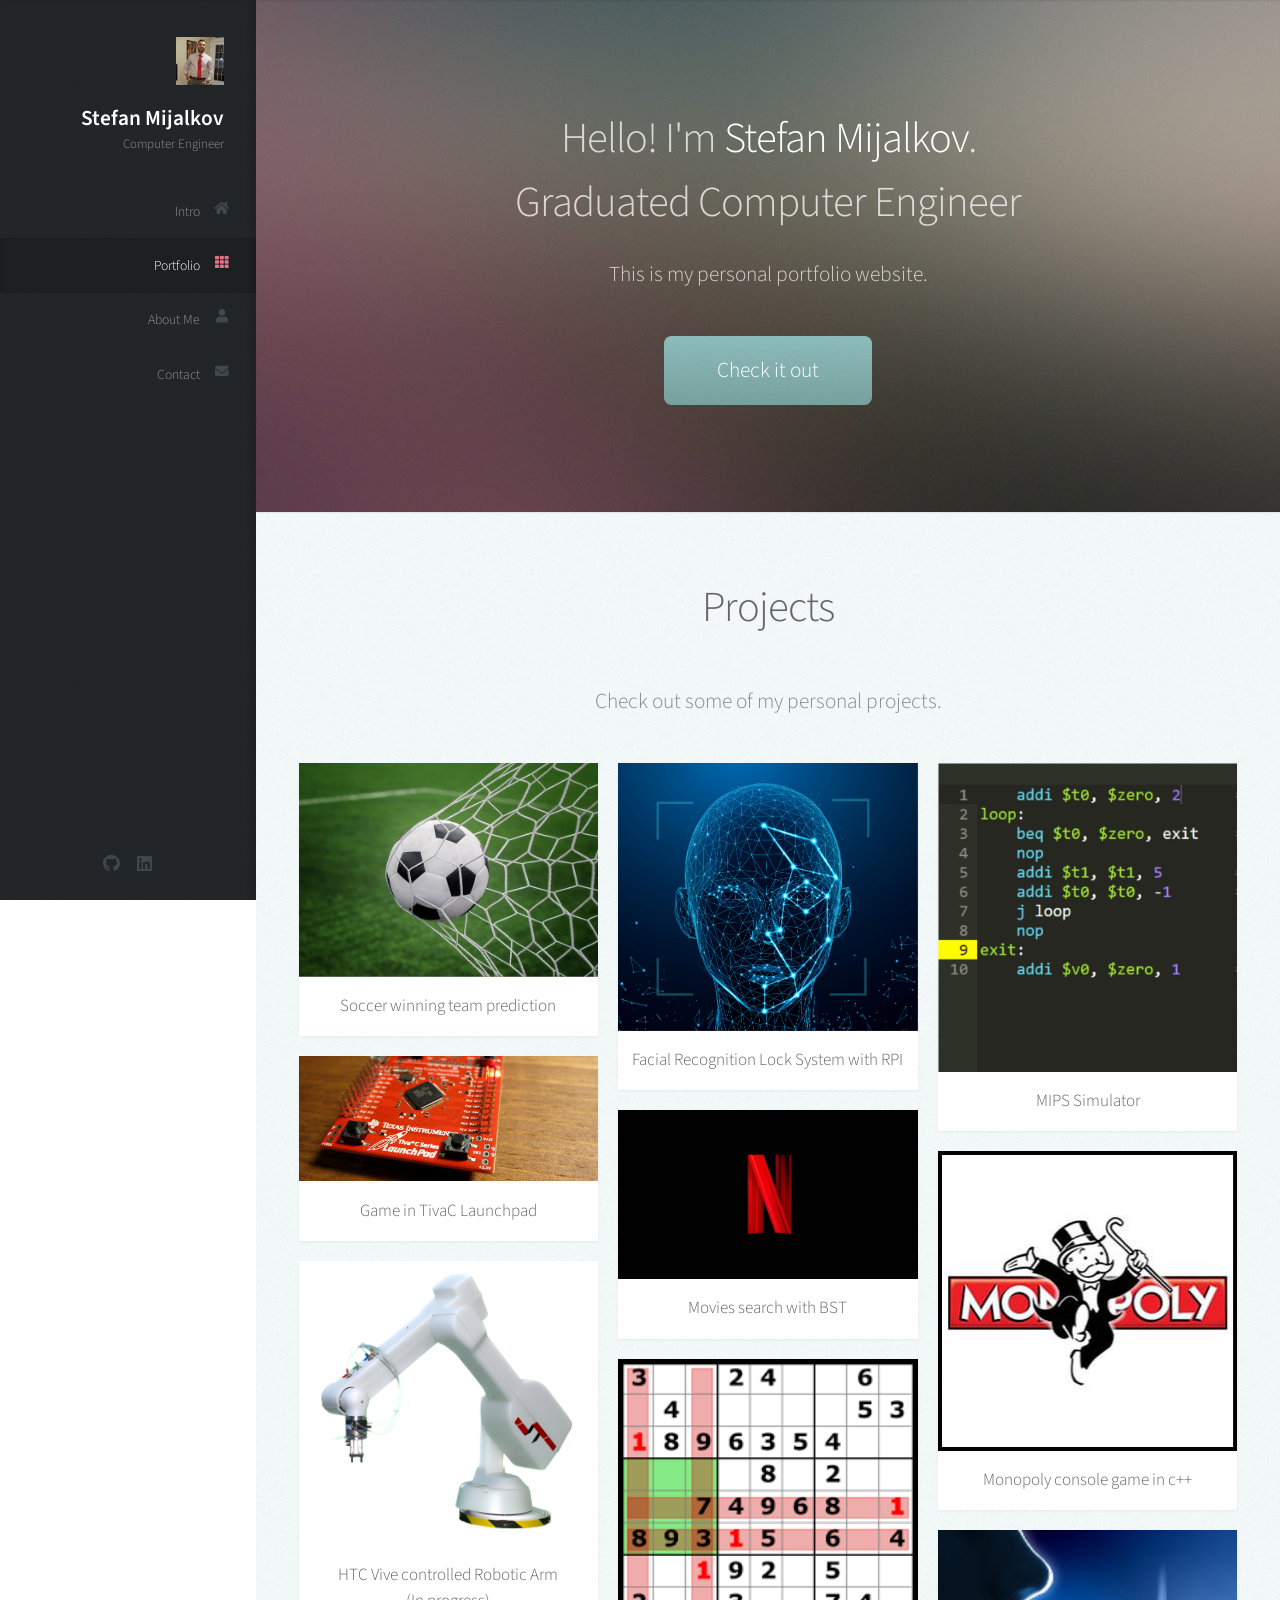
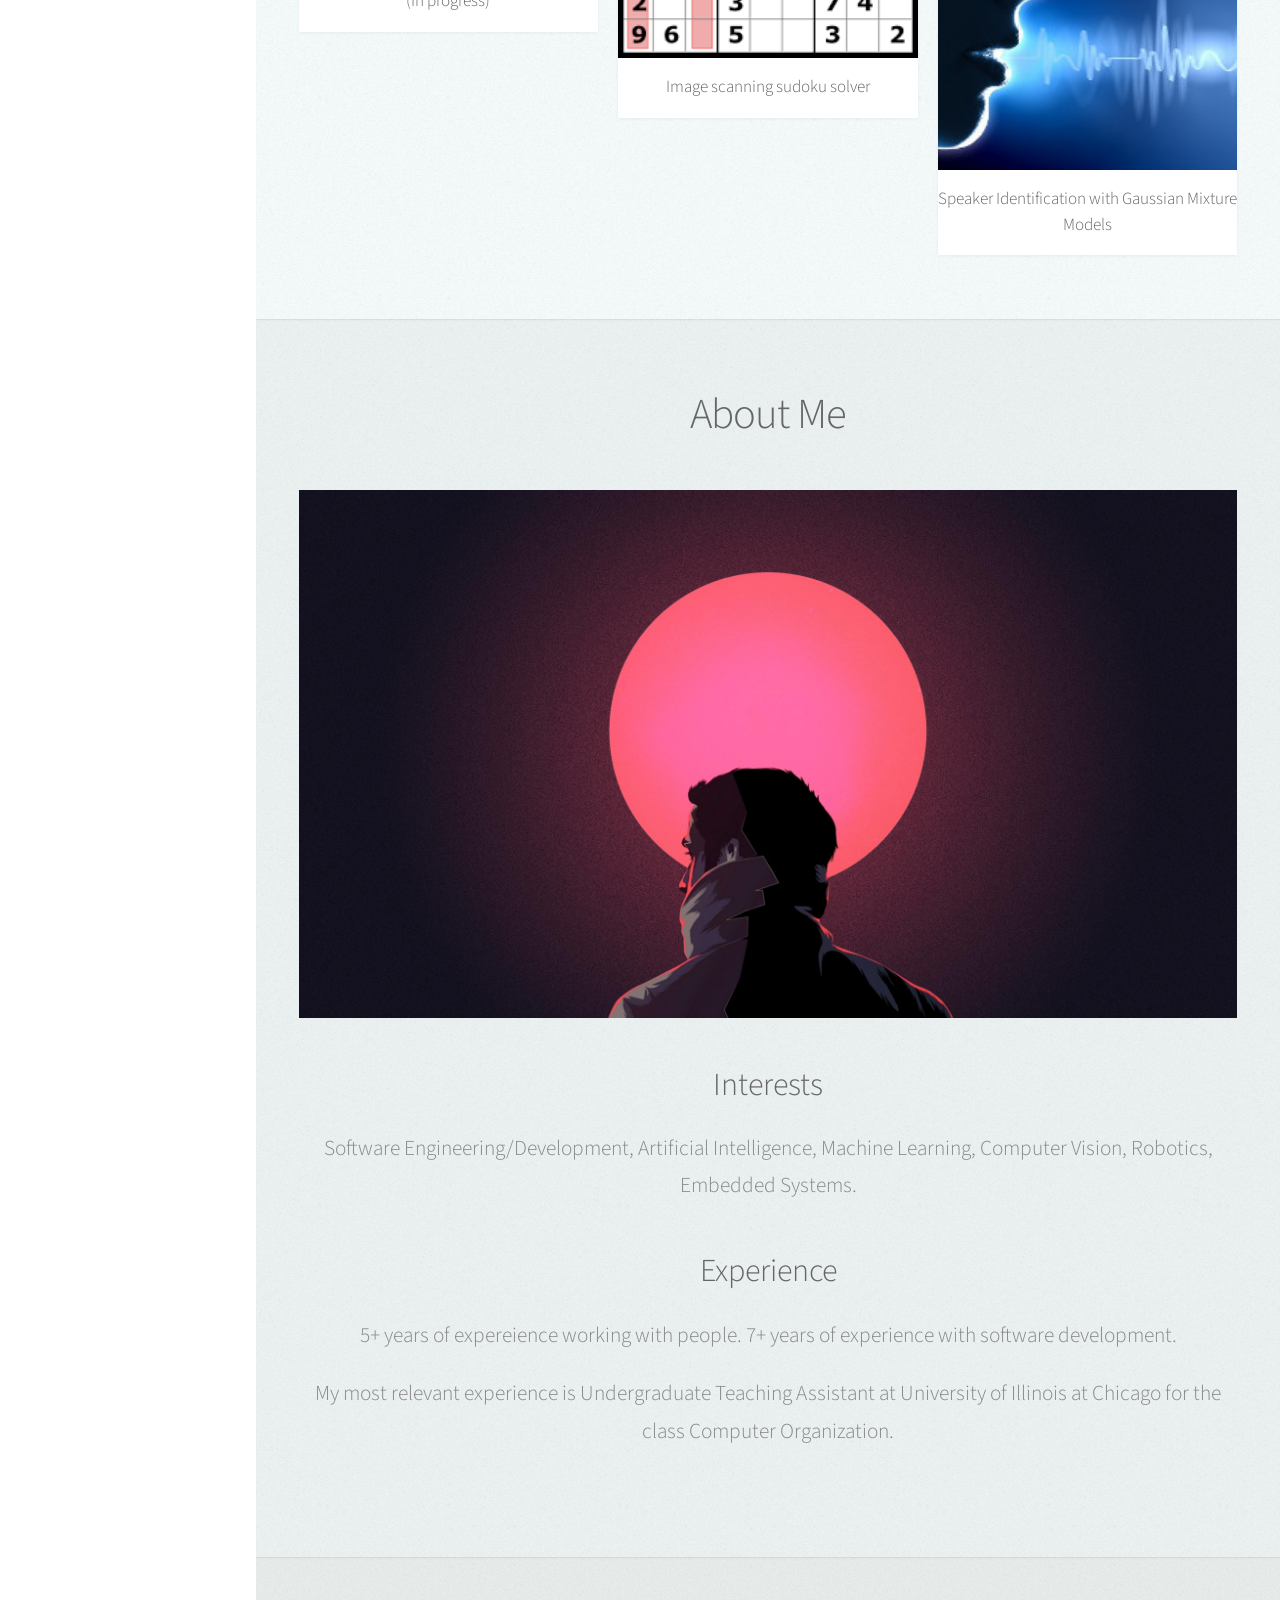
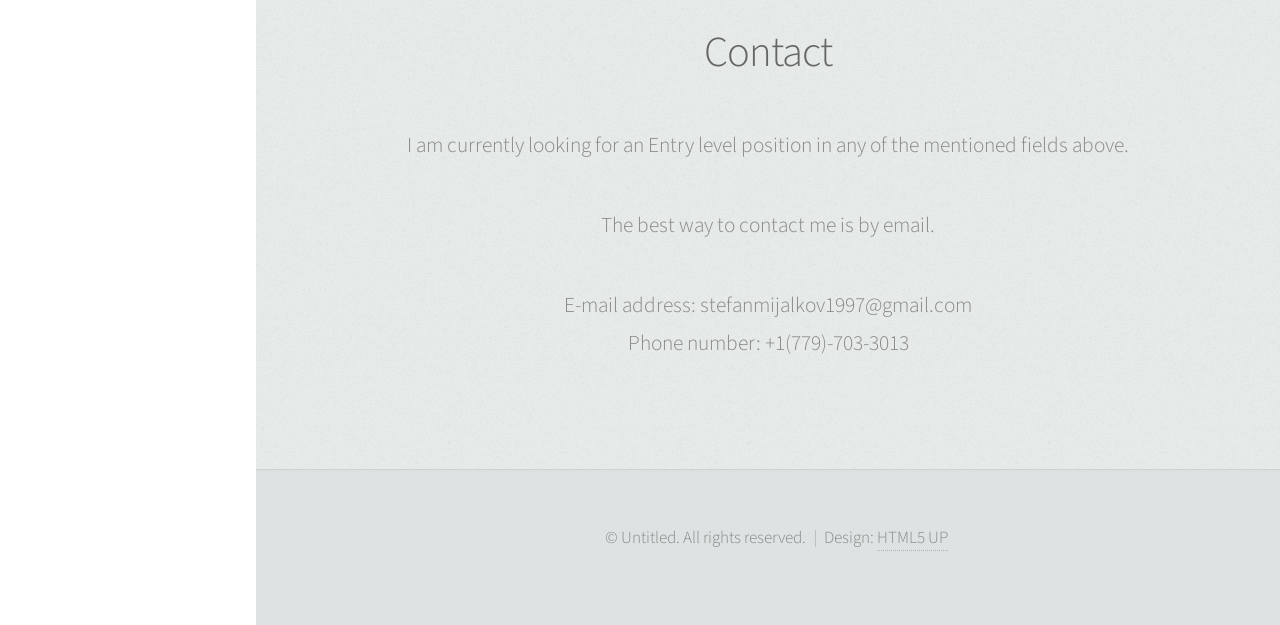
==== index.html @ b149ff57 "Updates" ====
<!DOCTYPE HTML>
<!--
	Prologue by HTML5 UP
	html5up.net | @ajlkn
	Free for personal and commercial use under the CCA 3.0 license (html5up.net/license)
-->
<html>
	<head>
		<title>Prologue by HTML5 UP</title>
		<meta charset="utf-8" />
		<meta name="viewport" content="width=device-width, initial-scale=1, user-scalable=no" />
		<link rel="stylesheet" href="assets/css/main.css" />
	</head>
	<body class="is-preload">

		<!-- Header -->
			<div id="header">

				<div class="top">

					<!-- Logo -->
						<div id="logo">
							<span class="image avatar48"><img src="images/me3.JPG" alt="" /></span>
							<h1 id="title">Stefan Mijalkov</h1>
							<p>Computer Engineer</p>
						</div>

					<!-- Nav -->
						<nav id="nav">
							<ul>
								<li><a href="#top" id="top-link"><span class="icon solid fa-home">Intro</span></a></li>
								<li><a href="#portfolio" id="portfolio-link"><span class="icon solid fa-th">Portfolio</span></a></li>
								<li><a href="#about" id="about-link"><span class="icon solid fa-user">About Me</span></a></li>
								<li><a href="#contact" id="contact-link"><span class="icon solid fa-envelope">Contact</span></a></li>
							</ul>
						</nav>

				</div>

				<div class="bottom">

					<!-- Social Icons -->
						<ul class="icons">
							<li><a href="https://github.com/smijal" class="icon brands fa-github"><span class="label">Github</span></a></li>
							<li><a href="https://www.linkedin.com/in/stefan-mijalkov-110b19177" class="icon brands fa-linkedin"><span class="label">LinkedIn</span></a></li>

						</ul>

				</div>

			</div>

		<!-- Main -->
			<div id="main">

				<!-- Intro -->
					<section id="top" class="one dark cover">
						<div class="container">

							<header>
								<h2 class="alt">Hello! I'm <strong>Stefan Mijalkov</strong>.</h2> <h2>Graduated Computer Engineer</h2>
								<p>This is my personal portfolio website.</p>
							</header>

							<footer>
								<a href="#portfolio" class="button scrolly">Check it out</a>
							</footer>

						</div>
					</section>

				<!-- Portfolio -->
					<section id="portfolio" class="two">
						<div class="container">

							<header>
								<h2>Projects</h2>
							</header>

							<p>Check out some of my personal projects.</p>

							<div class="row">
								<div class="col-4 col-12-mobile">
									<article class="item">
										<a href="https://github.com/smijal/soccer_matches_prediction" class="image fit"><img src="images/soccer_ball.jpg" alt="" /></a>
										<header>
											<h3>Soccer winning team prediction</h3>
										</header>
									</article>
									<article class="item">
										<a href="https://github.com/smijal/tivaC_game" class="image fit"><img src="images/tivaC_2.jpg" alt="" /></a>
										<header>
											<h3>Game in TivaC Launchpad</h3>
										</header>
									</article>
									<article class="item">
										<a href="https://github.com/smijal/HTC_Vive_roboticArm" class="image fit"><img src="images/r17.png" alt="" /></a>
										<header>
											<h3>HTC Vive controlled Robotic Arm</h3>
											<h3>(In progress)</h3>
										</header>
									</article>
								</div>
								<div class="col-4 col-12-mobile">
									<article class="item">
										<a href="https://github.com/smijal/Raspberry-Pi-Facial-Recognition-Lock-system" class="image fit"><img src="images/facial-recognition-connected-real-estate.png" alt="" /></a>
										<header>
											<h3>Facial Recognition Lock System with RPI</h3>
										</header>
									</article>
									<article class="item">
										<a href="https://github.com/smijal/netflix_movies_bst" class="image fit"><img src="images/netflix.jpg" alt="" /></a>
										<header>
											<h3>Movies search with BST</h3>
										</header>
									</article>
									<article class="item">
										<a href="https://github.com/smijal/Sudoku_solver" class="image fit"><img src="images/sudoku.png" alt="" /></a>
										<header>
											<h3>Image scanning sudoku solver</h3>
										</header>
									</article>
								</div>
								<div class="col-4 col-12-mobile">
									<article class="item">
										<a href="https://github.com/smijal/Mips_simulator" class="image fit"><img src="images/mips_assembly2.JPG" alt="" /></a>
										<header>
											<h3>MIPS Simulator</h3>
										</header>
									</article>
									<article class="item">
										<a href="https://github.com/smijal/monopoly_game_cpp" class="image fit"><img src="images/monopoly2.jpg" alt="" /></a>
										<header>
											<h3>Monopoly console game in c++</h3>
										</header>
									</article>
									<article class="item">
										<a href="https://github.com/smijal/Speaker_identification" class="image fit"><img src="images/voice-identification-expert-witnesses.jpg" alt="" /></a>
										<header>
											<h3>Speaker Identification with Gaussian Mixture Models</h3>
										</header>
									</article>
								</div>
							</div>

						</div>
					</section>

				<!-- About Me -->
					<section id="about" class="three">
						<div class="container">

							<header>
								<h2>About Me</h2>
							</header>

							<a href="https://www.space.com/39471-what-is-a-blood-moon.html" class="image featured"><img src="images/red-moon-wallpaper.jpg" alt="" /></a>
							
							<header>
								<h3>Interests</h3>
								<p>
									Software Engineering/Development, Artificial Intelligence, Machine Learning, Computer Vision,
									Robotics, Embedded Systems.
								</p>
							</header>
							<header>
								<h3>Experience</h3>
								<p>5+ years of expereience working with people. 7+ years of experience with software development. </p>
								<p>My most relevant experience is Undergraduate Teaching Assistant at University of Illinois at Chicago for the class Computer Organization.</p>
							</header>


						</div>
					</section>

				<!-- Contact -->
					<section id="contact" class="four">
						<div class="container">

							<header>
								<h2>Contact</h2>
							</header>
							<p> I am currently looking for an Entry level position in any of the mentioned fields above.</p>
							<p>The best way to contact me is by email.</p>
							<p>E-mail address: stefanmijalkov1997@gmail.com <br/>Phone number: +1(779)-703-3013</p>


						</div>
					</section>

			</div>

		<!-- Footer -->
			<div id="footer">

				<!-- Copyright -->
					<ul class="copyright">
						<li>&copy; Untitled. All rights reserved.</li><li>Design: <a href="http://html5up.net">HTML5 UP</a></li>
					</ul>

			</div>

		<!-- Scripts -->
			<script src="assets/js/jquery.min.js"></script>
			<script src="assets/js/jquery.scrolly.min.js"></script>
			<script src="assets/js/jquery.scrollex.min.js"></script>
			<script src="assets/js/browser.min.js"></script>
			<script src="assets/js/breakpoints.min.js"></script>
			<script src="assets/js/util.js"></script>
			<script src="assets/js/main.js"></script>

	</body>
</html>
---- assets/css/main.css ----
@import url("fontawesome-all.min.css");
@import url("https://fonts.googleapis.com/css?family=Source+Sans+Pro:300,300italic,400,600");

/*
	Prologue by HTML5 UP
	html5up.net | @ajlkn
	Free for personal and commercial use under the CCA 3.0 license (html5up.net/license)
*/

html, body, div, span, applet, object,
iframe, h1, h2, h3, h4, h5, h6, p, blockquote,
pre, a, abbr, acronym, address, big, cite,
code, del, dfn, em, img, ins, kbd, q, s, samp,
small, strike, strong, sub, sup, tt, var, b,
u, i, center, dl, dt, dd, ol, ul, li, fieldset,
form, label, legend, table, caption, tbody,
tfoot, thead, tr, th, td, article, aside,
canvas, details, embed, figure, figcaption,
footer, header, hgroup, menu, nav, output, ruby,
section, summary, time, mark, audio, video {
	margin: 0;
	padding: 0;
	border: 0;
	font-size: 100%;
	font: inherit;
	vertical-align: baseline;}

article, aside, details, figcaption, figure,
footer, header, hgroup, menu, nav, section {
	display: block;}

body {
	line-height: 1;
}

ol, ul {
	list-style: none;
}

blockquote, q {
	quotes: none;
}

	blockquote:before, blockquote:after, q:before, q:after {
		content: '';
		content: none;
	}

table {
	border-collapse: collapse;
	border-spacing: 0;
}

body {
	-webkit-text-size-adjust: none;
}

mark {
	background-color: transparent;
	color: inherit;
}

input::-moz-focus-inner {
	border: 0;
	padding: 0;
}

input, select, textarea {
	-moz-appearance: none;
	-webkit-appearance: none;
	-ms-appearance: none;
	appearance: none;
}

/* Basic */

	html {
		box-sizing: border-box;
	}

	*, *:before, *:after {
		box-sizing: inherit;
	}

	body {
		background: #fff;
		font-family: 'Source Sans Pro', sans-serif;
		font-size: 19pt;
		font-weight: 300;
		line-height: 1.75em;
		color: #888;
	}

		body.is-preload *, body.is-preload *:before, body.is-preload *:after {
			-moz-animation: none !important;
			-webkit-animation: none !important;
			-ms-animation: none !important;
			animation: none !important;
			-moz-transition: none !important;
			-webkit-transition: none !important;
			-ms-transition: none !important;
			transition: none !important;
		}

	input, textarea, select {
		font-family: 'Source Sans Pro', sans-serif;
		font-size: 19pt;
		font-weight: 300;
		line-height: 1.75em;
		color: #888;
	}

	h1, h2, h3, h4, h5, h6 {
		font-weight: 300;
		color: #666;
		line-height: 1.5em;
	}

	h1 a, h2 a, h3 a, h4 a, h5 a, h6 a {
		color: inherit;
		text-decoration: none;
	}

		h1 a strong, h2 a strong, h3 a strong, h4 a strong, h5 a strong, h6 a strong {
			color: #333;
		}

	h2 {
		font-size: 2em;
		letter-spacing: -1px;
	}

		h2.alt {
			color: #888;
		}

			h2.alt strong {
				color: #666;
			}

	h3 {
		font-size: 1.5em;
	}

	header {
		margin: 0 0 2em 0;
	}

		header > p {
			margin: 1em 0 0 0;
		}

	footer {
		margin: 2em 0 0 0;
	}

	strong, b {
		font-weight: 300;
		color: #666;
	}

	em, i {
		font-style: italic;
	}

	a {
		text-decoration: none;
		color: inherit;
		border-bottom: dotted 1px rgba(128, 128, 128, 0.5);
		-moz-transition: color 0.35s ease-in-out, border-bottom-color 0.35s ease-in-out;
		-webkit-transition: color 0.35s ease-in-out, border-bottom-color 0.35s ease-in-out;
		-ms-transition: color 0.35s ease-in-out, border-bottom-color 0.35s ease-in-out;
		transition: color 0.35s ease-in-out, border-bottom-color 0.35s ease-in-out;
		outline: 0;
	}

		a:hover {
			color: #E27689;
			border-bottom-color: rgba(255, 255, 255, 0);
		}

	sub {
		position: relative;
		top: 0.5em;
		font-size: 0.8em;
	}

	sup {
		position: relative;
		top: -0.5em;
		font-size: 0.8em;
	}

	hr {
		border: 0;
		border-top: solid 1px #ddd;
	}

	blockquote {
		border-left: solid 0.5em #ddd;
		padding: 1em 0 1em 2em;
		font-style: italic;
	}

	p, ul, ol, dl, table {
		margin-bottom: 2em;
	}

	br.clear {
		clear: both;
	}

/* Container */

	.container {
		margin: 0 auto;
		max-width: 100%;
		width: 1400px;
	}

		@media screen and (min-width: 961px) and (max-width: 1880px) {

			.container {
				width: 1200px;
			}

		}

		@media screen and (min-width: 961px) and (max-width: 1620px) {

			.container {
				width: 960px;
			}

		}

		@media screen and (min-width: 961px) and (max-width: 1320px) {

			.container {
				width: 100%;
			}

		}

		@media screen and (max-width: 960px) {

			.container {
				width: 100%;
			}

		}

		@media screen and (max-width: 736px) {

			.container {
				width: 100%;
			}

		}

/* Row */

	.row {
		display: flex;
		flex-wrap: wrap;
		box-sizing: border-box;
		align-items: stretch;
	}

		.row > * {
			box-sizing: border-box;
		}

		.row.gtr-uniform > * > :last-child {
			margin-bottom: 0;
		}

		.row.aln-left {
			justify-content: flex-start;
		}

		.row.aln-center {
			justify-content: center;
		}

		.row.aln-right {
			justify-content: flex-end;
		}

		.row.aln-top {
			align-items: flex-start;
		}

		.row.aln-middle {
			align-items: center;
		}

		.row.aln-bottom {
			align-items: flex-end;
		}

		.row > .imp {
			order: -1;
		}

		.row > .col-1 {
			width: 8.33333%;
		}

		.row > .off-1 {
			margin-left: 8.33333%;
		}

		.row > .col-2 {
			width: 16.66667%;
		}

		.row > .off-2 {
			margin-left: 16.66667%;
		}

		.row > .col-3 {
			width: 25%;
		}

		.row > .off-3 {
			margin-left: 25%;
		}

		.row > .col-4 {
			width: 33.33333%;
		}

		.row > .off-4 {
			margin-left: 33.33333%;
		}

		.row > .col-5 {
			width: 41.66667%;
		}

		.row > .off-5 {
			margin-left: 41.66667%;
		}

		.row > .col-6 {
			width: 50%;
		}

		.row > .off-6 {
			margin-left: 50%;
		}

		.row > .col-7 {
			width: 58.33333%;
		}

		.row > .off-7 {
			margin-left: 58.33333%;
		}

		.row > .col-8 {
			width: 66.66667%;
		}

		.row > .off-8 {
			margin-left: 66.66667%;
		}

		.row > .col-9 {
			width: 75%;
		}

		.row > .off-9 {
			margin-left: 75%;
		}

		.row > .col-10 {
			width: 83.33333%;
		}

		.row > .off-10 {
			margin-left: 83.33333%;
		}

		.row > .col-11 {
			width: 91.66667%;
		}

		.row > .off-11 {
			margin-left: 91.66667%;
		}

		.row > .col-12 {
			width: 100%;
		}

		.row > .off-12 {
			margin-left: 100%;
		}

		.row.gtr-0 {
			margin-top: 0px;
			margin-left: 0px;
		}

			.row.gtr-0 > * {
				padding: 0px 0 0 0px;
			}

			.row.gtr-0.gtr-uniform {
				margin-top: 0px;
			}

				.row.gtr-0.gtr-uniform > * {
					padding-top: 0px;
				}

		.row.gtr-25 {
			margin-top: -10px;
			margin-left: -10px;
		}

			.row.gtr-25 > * {
				padding: 10px 0 0 10px;
			}

			.row.gtr-25.gtr-uniform {
				margin-top: -10px;
			}

				.row.gtr-25.gtr-uniform > * {
					padding-top: 10px;
				}

		.row.gtr-50 {
			margin-top: -20px;
			margin-left: -20px;
		}

			.row.gtr-50 > * {
				padding: 20px 0 0 20px;
			}

			.row.gtr-50.gtr-uniform {
				margin-top: -20px;
			}

				.row.gtr-50.gtr-uniform > * {
					padding-top: 20px;
				}

		.row {
			margin-top: -40px;
			margin-left: -40px;
		}

			.row > * {
				padding: 40px 0 0 40px;
			}

			.row.gtr-uniform {
				margin-top: -40px;
			}

				.row.gtr-uniform > * {
					padding-top: 40px;
				}

		.row.gtr-150 {
			margin-top: -60px;
			margin-left: -60px;
		}

			.row.gtr-150 > * {
				padding: 60px 0 0 60px;
			}

			.row.gtr-150.gtr-uniform {
				margin-top: -60px;
			}

				.row.gtr-150.gtr-uniform > * {
					padding-top: 60px;
				}

		.row.gtr-200 {
			margin-top: -80px;
			margin-left: -80px;
		}

			.row.gtr-200 > * {
				padding: 80px 0 0 80px;
			}

			.row.gtr-200.gtr-uniform {
				margin-top: -80px;
			}

				.row.gtr-200.gtr-uniform > * {
					padding-top: 80px;
				}

		@media screen and (min-width: 961px) and (max-width: 1880px) {

			.row {
				display: flex;
				flex-wrap: wrap;
				box-sizing: border-box;
				align-items: stretch;
			}

				.row > * {
					box-sizing: border-box;
				}

				.row.gtr-uniform > * > :last-child {
					margin-bottom: 0;
				}

				.row.aln-left {
					justify-content: flex-start;
				}

				.row.aln-center {
					justify-content: center;
				}

				.row.aln-right {
					justify-content: flex-end;
				}

				.row.aln-top {
					align-items: flex-start;
				}

				.row.aln-middle {
					align-items: center;
				}

				.row.aln-bottom {
					align-items: flex-end;
				}

				.row > .imp-wide {
					order: -1;
				}

				.row > .col-1-wide {
					width: 8.33333%;
				}

				.row > .off-1-wide {
					margin-left: 8.33333%;
				}

				.row > .col-2-wide {
					width: 16.66667%;
				}

				.row > .off-2-wide {
					margin-left: 16.66667%;
				}

				.row > .col-3-wide {
					width: 25%;
				}

				.row > .off-3-wide {
					margin-left: 25%;
				}

				.row > .col-4-wide {
					width: 33.33333%;
				}

				.row > .off-4-wide {
					margin-left: 33.33333%;
				}

				.row > .col-5-wide {
					width: 41.66667%;
				}

				.row > .off-5-wide {
					margin-left: 41.66667%;
				}

				.row > .col-6-wide {
					width: 50%;
				}

				.row > .off-6-wide {
					margin-left: 50%;
				}

				.row > .col-7-wide {
					width: 58.33333%;
				}

				.row > .off-7-wide {
					margin-left: 58.33333%;
				}

				.row > .col-8-wide {
					width: 66.66667%;
				}

				.row > .off-8-wide {
					margin-left: 66.66667%;
				}

				.row > .col-9-wide {
					width: 75%;
				}

				.row > .off-9-wide {
					margin-left: 75%;
				}

				.row > .col-10-wide {
					width: 83.33333%;
				}

				.row > .off-10-wide {
					margin-left: 83.33333%;
				}

				.row > .col-11-wide {
					width: 91.66667%;
				}

				.row > .off-11-wide {
					margin-left: 91.66667%;
				}

				.row > .col-12-wide {
					width: 100%;
				}

				.row > .off-12-wide {
					margin-left: 100%;
				}

				.row.gtr-0 {
					margin-top: 0px;
					margin-left: 0px;
				}

					.row.gtr-0 > * {
						padding: 0px 0 0 0px;
					}

					.row.gtr-0.gtr-uniform {
						margin-top: 0px;
					}

						.row.gtr-0.gtr-uniform > * {
							padding-top: 0px;
						}

				.row.gtr-25 {
					margin-top: -10px;
					margin-left: -10px;
				}

					.row.gtr-25 > * {
						padding: 10px 0 0 10px;
					}

					.row.gtr-25.gtr-uniform {
						margin-top: -10px;
					}

						.row.gtr-25.gtr-uniform > * {
							padding-top: 10px;
						}

				.row.gtr-50 {
					margin-top: -20px;
					margin-left: -20px;
				}

					.row.gtr-50 > * {
						padding: 20px 0 0 20px;
					}

					.row.gtr-50.gtr-uniform {
						margin-top: -20px;
					}

						.row.gtr-50.gtr-uniform > * {
							padding-top: 20px;
						}

				.row {
					margin-top: -40px;
					margin-left: -40px;
				}

					.row > * {
						padding: 40px 0 0 40px;
					}

					.row.gtr-uniform {
						margin-top: -40px;
					}

						.row.gtr-uniform > * {
							padding-top: 40px;
						}

				.row.gtr-150 {
					margin-top: -60px;
					margin-left: -60px;
				}

					.row.gtr-150 > * {
						padding: 60px 0 0 60px;
					}

					.row.gtr-150.gtr-uniform {
						margin-top: -60px;
					}

						.row.gtr-150.gtr-uniform > * {
							padding-top: 60px;
						}

				.row.gtr-200 {
					margin-top: -80px;
					margin-left: -80px;
				}

					.row.gtr-200 > * {
						padding: 80px 0 0 80px;
					}

					.row.gtr-200.gtr-uniform {
						margin-top: -80px;
					}

						.row.gtr-200.gtr-uniform > * {
							padding-top: 80px;
						}

		}

		@media screen and (min-width: 961px) and (max-width: 1620px) {

			.row {
				display: flex;
				flex-wrap: wrap;
				box-sizing: border-box;
				align-items: stretch;
			}

				.row > * {
					box-sizing: border-box;
				}

				.row.gtr-uniform > * > :last-child {
					margin-bottom: 0;
				}

				.row.aln-left {
					justify-content: flex-start;
				}

				.row.aln-center {
					justify-content: center;
				}

				.row.aln-right {
					justify-content: flex-end;
				}

				.row.aln-top {
					align-items: flex-start;
				}

				.row.aln-middle {
					align-items: center;
				}

				.row.aln-bottom {
					align-items: flex-end;
				}

				.row > .imp-normal {
					order: -1;
				}

				.row > .col-1-normal {
					width: 8.33333%;
				}

				.row > .off-1-normal {
					margin-left: 8.33333%;
				}

				.row > .col-2-normal {
					width: 16.66667%;
				}

				.row > .off-2-normal {
					margin-left: 16.66667%;
				}

				.row > .col-3-normal {
					width: 25%;
				}

				.row > .off-3-normal {
					margin-left: 25%;
				}

				.row > .col-4-normal {
					width: 33.33333%;
				}

				.row > .off-4-normal {
					margin-left: 33.33333%;
				}

				.row > .col-5-normal {
					width: 41.66667%;
				}

				.row > .off-5-normal {
					margin-left: 41.66667%;
				}

				.row > .col-6-normal {
					width: 50%;
				}

				.row > .off-6-normal {
					margin-left: 50%;
				}

				.row > .col-7-normal {
					width: 58.33333%;
				}

				.row > .off-7-normal {
					margin-left: 58.33333%;
				}

				.row > .col-8-normal {
					width: 66.66667%;
				}

				.row > .off-8-normal {
					margin-left: 66.66667%;
				}

				.row > .col-9-normal {
					width: 75%;
				}

				.row > .off-9-normal {
					margin-left: 75%;
				}

				.row > .col-10-normal {
					width: 83.33333%;
				}

				.row > .off-10-normal {
					margin-left: 83.33333%;
				}

				.row > .col-11-normal {
					width: 91.66667%;
				}

				.row > .off-11-normal {
					margin-left: 91.66667%;
				}

				.row > .col-12-normal {
					width: 100%;
				}

				.row > .off-12-normal {
					margin-left: 100%;
				}

				.row.gtr-0 {
					margin-top: 0px;
					margin-left: 0px;
				}

					.row.gtr-0 > * {
						padding: 0px 0 0 0px;
					}

					.row.gtr-0.gtr-uniform {
						margin-top: 0px;
					}

						.row.gtr-0.gtr-uniform > * {
							padding-top: 0px;
						}

				.row.gtr-25 {
					margin-top: -10px;
					margin-left: -10px;
				}

					.row.gtr-25 > * {
						padding: 10px 0 0 10px;
					}

					.row.gtr-25.gtr-uniform {
						margin-top: -10px;
					}

						.row.gtr-25.gtr-uniform > * {
							padding-top: 10px;
						}

				.row.gtr-50 {
					margin-top: -20px;
					margin-left: -20px;
				}

					.row.gtr-50 > * {
						padding: 20px 0 0 20px;
					}

					.row.gtr-50.gtr-uniform {
						margin-top: -20px;
					}

						.row.gtr-50.gtr-uniform > * {
							padding-top: 20px;
						}

				.row {
					margin-top: -40px;
					margin-left: -40px;
				}

					.row > * {
						padding: 40px 0 0 40px;
					}

					.row.gtr-uniform {
						margin-top: -40px;
					}

						.row.gtr-uniform > * {
							padding-top: 40px;
						}

				.row.gtr-150 {
					margin-top: -60px;
					margin-left: -60px;
				}

					.row.gtr-150 > * {
						padding: 60px 0 0 60px;
					}

					.row.gtr-150.gtr-uniform {
						margin-top: -60px;
					}

						.row.gtr-150.gtr-uniform > * {
							padding-top: 60px;
						}

				.row.gtr-200 {
					margin-top: -80px;
					margin-left: -80px;
				}

					.row.gtr-200 > * {
						padding: 80px 0 0 80px;
					}

					.row.gtr-200.gtr-uniform {
						margin-top: -80px;
					}

						.row.gtr-200.gtr-uniform > * {
							padding-top: 80px;
						}

		}

		@media screen and (min-width: 961px) and (max-width: 1320px) {

			.row {
				display: flex;
				flex-wrap: wrap;
				box-sizing: border-box;
				align-items: stretch;
			}

				.row > * {
					box-sizing: border-box;
				}

				.row.gtr-uniform > * > :last-child {
					margin-bottom: 0;
				}

				.row.aln-left {
					justify-content: flex-start;
				}

				.row.aln-center {
					justify-content: center;
				}

				.row.aln-right {
					justify-content: flex-end;
				}

				.row.aln-top {
					align-items: flex-start;
				}

				.row.aln-middle {
					align-items: center;
				}

				.row.aln-bottom {
					align-items: flex-end;
				}

				.row > .imp-narrow {
					order: -1;
				}

				.row > .col-1-narrow {
					width: 8.33333%;
				}

				.row > .off-1-narrow {
					margin-left: 8.33333%;
				}

				.row > .col-2-narrow {
					width: 16.66667%;
				}

				.row > .off-2-narrow {
					margin-left: 16.66667%;
				}

				.row > .col-3-narrow {
					width: 25%;
				}

				.row > .off-3-narrow {
					margin-left: 25%;
				}

				.row > .col-4-narrow {
					width: 33.33333%;
				}

				.row > .off-4-narrow {
					margin-left: 33.33333%;
				}

				.row > .col-5-narrow {
					width: 41.66667%;
				}

				.row > .off-5-narrow {
					margin-left: 41.66667%;
				}

				.row > .col-6-narrow {
					width: 50%;
				}

				.row > .off-6-narrow {
					margin-left: 50%;
				}

				.row > .col-7-narrow {
					width: 58.33333%;
				}

				.row > .off-7-narrow {
					margin-left: 58.33333%;
				}

				.row > .col-8-narrow {
					width: 66.66667%;
				}

				.row > .off-8-narrow {
					margin-left: 66.66667%;
				}

				.row > .col-9-narrow {
					width: 75%;
				}

				.row > .off-9-narrow {
					margin-left: 75%;
				}

				.row > .col-10-narrow {
					width: 83.33333%;
				}

				.row > .off-10-narrow {
					margin-left: 83.33333%;
				}

				.row > .col-11-narrow {
					width: 91.66667%;
				}

				.row > .off-11-narrow {
					margin-left: 91.66667%;
				}

				.row > .col-12-narrow {
					width: 100%;
				}

				.row > .off-12-narrow {
					margin-left: 100%;
				}

				.row.gtr-0 {
					margin-top: 0px;
					margin-left: 0px;
				}

					.row.gtr-0 > * {
						padding: 0px 0 0 0px;
					}

					.row.gtr-0.gtr-uniform {
						margin-top: 0px;
					}

						.row.gtr-0.gtr-uniform > * {
							padding-top: 0px;
						}

				.row.gtr-25 {
					margin-top: -5px;
					margin-left: -5px;
				}

					.row.gtr-25 > * {
						padding: 5px 0 0 5px;
					}

					.row.gtr-25.gtr-uniform {
						margin-top: -5px;
					}

						.row.gtr-25.gtr-uniform > * {
							padding-top: 5px;
						}

				.row.gtr-50 {
					margin-top: -10px;
					margin-left: -10px;
				}

					.row.gtr-50 > * {
						padding: 10px 0 0 10px;
					}

					.row.gtr-50.gtr-uniform {
						margin-top: -10px;
					}

						.row.gtr-50.gtr-uniform > * {
							padding-top: 10px;
						}

				.row {
					margin-top: -20px;
					margin-left: -20px;
				}

					.row > * {
						padding: 20px 0 0 20px;
					}

					.row.gtr-uniform {
						margin-top: -20px;
					}

						.row.gtr-uniform > * {
							padding-top: 20px;
						}

				.row.gtr-150 {
					margin-top: -30px;
					margin-left: -30px;
				}

					.row.gtr-150 > * {
						padding: 30px 0 0 30px;
					}

					.row.gtr-150.gtr-uniform {
						margin-top: -30px;
					}

						.row.gtr-150.gtr-uniform > * {
							padding-top: 30px;
						}

				.row.gtr-200 {
					margin-top: -40px;
					margin-left: -40px;
				}

					.row.gtr-200 > * {
						padding: 40px 0 0 40px;
					}

					.row.gtr-200.gtr-uniform {
						margin-top: -40px;
					}

						.row.gtr-200.gtr-uniform > * {
							padding-top: 40px;
						}

		}

		@media screen and (max-width: 960px) {

			.row {
				display: flex;
				flex-wrap: wrap;
				box-sizing: border-box;
				align-items: stretch;
			}

				.row > * {
					box-sizing: border-box;
				}

				.row.gtr-uniform > * > :last-child {
					margin-bottom: 0;
				}

				.row.aln-left {
					justify-content: flex-start;
				}

				.row.aln-center {
					justify-content: center;
				}

				.row.aln-right {
					justify-content: flex-end;
				}

				.row.aln-top {
					align-items: flex-start;
				}

				.row.aln-middle {
					align-items: center;
				}

				.row.aln-bottom {
					align-items: flex-end;
				}

				.row > .imp-narrower {
					order: -1;
				}

				.row > .col-1-narrower {
					width: 8.33333%;
				}

				.row > .off-1-narrower {
					margin-left: 8.33333%;
				}

				.row > .col-2-narrower {
					width: 16.66667%;
				}

				.row > .off-2-narrower {
					margin-left: 16.66667%;
				}

				.row > .col-3-narrower {
					width: 25%;
				}

				.row > .off-3-narrower {
					margin-left: 25%;
				}

				.row > .col-4-narrower {
					width: 33.33333%;
				}

				.row > .off-4-narrower {
					margin-left: 33.33333%;
				}

				.row > .col-5-narrower {
					width: 41.66667%;
				}

				.row > .off-5-narrower {
					margin-left: 41.66667%;
				}

				.row > .col-6-narrower {
					width: 50%;
				}

				.row > .off-6-narrower {
					margin-left: 50%;
				}

				.row > .col-7-narrower {
					width: 58.33333%;
				}

				.row > .off-7-narrower {
					margin-left: 58.33333%;
				}

				.row > .col-8-narrower {
					width: 66.66667%;
				}

				.row > .off-8-narrower {
					margin-left: 66.66667%;
				}

				.row > .col-9-narrower {
					width: 75%;
				}

				.row > .off-9-narrower {
					margin-left: 75%;
				}

				.row > .col-10-narrower {
					width: 83.33333%;
				}

				.row > .off-10-narrower {
					margin-left: 83.33333%;
				}

				.row > .col-11-narrower {
					width: 91.66667%;
				}

				.row > .off-11-narrower {
					margin-left: 91.66667%;
				}

				.row > .col-12-narrower {
					width: 100%;
				}

				.row > .off-12-narrower {
					margin-left: 100%;
				}

				.row.gtr-0 {
					margin-top: 0px;
					margin-left: 0px;
				}

					.row.gtr-0 > * {
						padding: 0px 0 0 0px;
					}

					.row.gtr-0.gtr-uniform {
						margin-top: 0px;
					}

						.row.gtr-0.gtr-uniform > * {
							padding-top: 0px;
						}

				.row.gtr-25 {
					margin-top: -5px;
					margin-left: -5px;
				}

					.row.gtr-25 > * {
						padding: 5px 0 0 5px;
					}

					.row.gtr-25.gtr-uniform {
						margin-top: -5px;
					}

						.row.gtr-25.gtr-uniform > * {
							padding-top: 5px;
						}

				.row.gtr-50 {
					margin-top: -10px;
					margin-left: -10px;
				}

					.row.gtr-50 > * {
						padding: 10px 0 0 10px;
					}

					.row.gtr-50.gtr-uniform {
						margin-top: -10px;
					}

						.row.gtr-50.gtr-uniform > * {
							padding-top: 10px;
						}

				.row {
					margin-top: -20px;
					margin-left: -20px;
				}

					.row > * {
						padding: 20px 0 0 20px;
					}

					.row.gtr-uniform {
						margin-top: -20px;
					}

						.row.gtr-uniform > * {
							padding-top: 20px;
						}

				.row.gtr-150 {
					margin-top: -30px;
					margin-left: -30px;
				}

					.row.gtr-150 > * {
						padding: 30px 0 0 30px;
					}

					.row.gtr-150.gtr-uniform {
						margin-top: -30px;
					}

						.row.gtr-150.gtr-uniform > * {
							padding-top: 30px;
						}

				.row.gtr-200 {
					margin-top: -40px;
					margin-left: -40px;
				}

					.row.gtr-200 > * {
						padding: 40px 0 0 40px;
					}

					.row.gtr-200.gtr-uniform {
						margin-top: -40px;
					}

						.row.gtr-200.gtr-uniform > * {
							padding-top: 40px;
						}

		}

		@media screen and (max-width: 736px) {

			.row {
				display: flex;
				flex-wrap: wrap;
				box-sizing: border-box;
				align-items: stretch;
			}

				.row > * {
					box-sizing: border-box;
				}

				.row.gtr-uniform > * > :last-child {
					margin-bottom: 0;
				}

				.row.aln-left {
					justify-content: flex-start;
				}

				.row.aln-center {
					justify-content: center;
				}

				.row.aln-right {
					justify-content: flex-end;
				}

				.row.aln-top {
					align-items: flex-start;
				}

				.row.aln-middle {
					align-items: center;
				}

				.row.aln-bottom {
					align-items: flex-end;
				}

				.row > .imp-mobile {
					order: -1;
				}

				.row > .col-1-mobile {
					width: 8.33333%;
				}

				.row > .off-1-mobile {
					margin-left: 8.33333%;
				}

				.row > .col-2-mobile {
					width: 16.66667%;
				}

				.row > .off-2-mobile {
					margin-left: 16.66667%;
				}

				.row > .col-3-mobile {
					width: 25%;
				}

				.row > .off-3-mobile {
					margin-left: 25%;
				}

				.row > .col-4-mobile {
					width: 33.33333%;
				}

				.row > .off-4-mobile {
					margin-left: 33.33333%;
				}

				.row > .col-5-mobile {
					width: 41.66667%;
				}

				.row > .off-5-mobile {
					margin-left: 41.66667%;
				}

				.row > .col-6-mobile {
					width: 50%;
				}

				.row > .off-6-mobile {
					margin-left: 50%;
				}

				.row > .col-7-mobile {
					width: 58.33333%;
				}

				.row > .off-7-mobile {
					margin-left: 58.33333%;
				}

				.row > .col-8-mobile {
					width: 66.66667%;
				}

				.row > .off-8-mobile {
					margin-left: 66.66667%;
				}

				.row > .col-9-mobile {
					width: 75%;
				}

				.row > .off-9-mobile {
					margin-left: 75%;
				}

				.row > .col-10-mobile {
					width: 83.33333%;
				}

				.row > .off-10-mobile {
					margin-left: 83.33333%;
				}

				.row > .col-11-mobile {
					width: 91.66667%;
				}

				.row > .off-11-mobile {
					margin-left: 91.66667%;
				}

				.row > .col-12-mobile {
					width: 100%;
				}

				.row > .off-12-mobile {
					margin-left: 100%;
				}

				.row.gtr-0 {
					margin-top: 0px;
					margin-left: 0px;
				}

					.row.gtr-0 > * {
						padding: 0px 0 0 0px;
					}

					.row.gtr-0.gtr-uniform {
						margin-top: 0px;
					}

						.row.gtr-0.gtr-uniform > * {
							padding-top: 0px;
						}

				.row.gtr-25 {
					margin-top: -5px;
					margin-left: -5px;
				}

					.row.gtr-25 > * {
						padding: 5px 0 0 5px;
					}

					.row.gtr-25.gtr-uniform {
						margin-top: -5px;
					}

						.row.gtr-25.gtr-uniform > * {
							padding-top: 5px;
						}

				.row.gtr-50 {
					margin-top: -10px;
					margin-left: -10px;
				}

					.row.gtr-50 > * {
						padding: 10px 0 0 10px;
					}

					.row.gtr-50.gtr-uniform {
						margin-top: -10px;
					}

						.row.gtr-50.gtr-uniform > * {
							padding-top: 10px;
						}

				.row {
					margin-top: -20px;
					margin-left: -20px;
				}

					.row > * {
						padding: 20px 0 0 20px;
					}

					.row.gtr-uniform {
						margin-top: -20px;
					}

						.row.gtr-uniform > * {
							padding-top: 20px;
						}

				.row.gtr-150 {
					margin-top: -30px;
					margin-left: -30px;
				}

					.row.gtr-150 > * {
						padding: 30px 0 0 30px;
					}

					.row.gtr-150.gtr-uniform {
						margin-top: -30px;
					}

						.row.gtr-150.gtr-uniform > * {
							padding-top: 30px;
						}

				.row.gtr-200 {
					margin-top: -40px;
					margin-left: -40px;
				}

					.row.gtr-200 > * {
						padding: 40px 0 0 40px;
					}

					.row.gtr-200.gtr-uniform {
						margin-top: -40px;
					}

						.row.gtr-200.gtr-uniform > * {
							padding-top: 40px;
						}

		}

/* Sections/Article */

	section, article {
		margin-bottom: 3em;
	}

		section > :last-child,
		section > .container, section:last-child, article > :last-child,
		article > .container, article:last-child {
			margin-bottom: 0;
		}

		.row > section, .row > article {
			margin-bottom: 0;
		}

/* Image */

	.image {
		display: inline-block;
		border: 0;
	}

		.image img {
			display: block;
			width: 100%;
		}

		.image.avatar48 {
			width: 48px;
			height: 48px;
			background: #f00;
		}

			.image.avatar48 img {
				width: 48px;
				height: 48px;
			}

		.image.fit {
			display: block;
			width: 100%;
		}

		.image.featured {
			display: block;
			width: 100%;
			margin: 0 0 2em 0;
		}

		.image.left {
			float: left;
			margin: 0 2em 2em 0;
		}

		.image.centered {
			display: block;
			margin: 0 0 2em 0;
		}

			.image.centered img {
				margin: 0 auto;
				width: auto;
			}

/* List */

	ul {
		list-style: disc;
		padding-left: 1em;
	}

		ul li {
			padding-left: 0.5em;
		}

	ol {
		list-style: decimal;
		padding-left: 1.25em;
	}

		ol li {
			padding-left: 0.25em;
		}

/* Icons */

	ul.icons {
		cursor: default;
		list-style: none;
		padding-left: 0;
	}

		ul.icons li {
			display: inline-block;
			padding-left: 0;
		}

		ul.icons a {
			display: inline-block;
			width: 2em;
			height: 2em;
			line-height: 2em;
			text-align: center;
			border: 0;
		}

/* Form */

	form label {
		display: block;
		text-align: left;
		margin-bottom: 0.5em;
	}

	form input[type="text"],
	form input[type="email"],
	form input[type="password"],
	form select,
	form textarea {
		position: relative;
		-webkit-appearance: none;
		display: block;
		border: 0;
		outline: 0;
		background: #fff;
		background: rgba(255, 255, 255, 0.75);
		width: 100%;
		border-radius: 0.35em;
		padding: 0.75em 1em 0.75em 1em;
		box-shadow: inset 0 0.1em 0.1em 0 rgba(0, 0, 0, 0.05);
		border: solid 1px rgba(0, 0, 0, 0.15);
		-moz-transition: all 0.35s ease-in-out;
		-webkit-transition: all 0.35s ease-in-out;
		-ms-transition: all 0.35s ease-in-out;
		transition: all 0.35s ease-in-out;
	}

		form input[type="text"]:focus,
		form input[type="email"]:focus,
		form input[type="password"]:focus,
		form select:focus,
		form textarea:focus {
			box-shadow: 0 0 2px 1px #8ebebc;
			background: #fff;
		}

	form input[type="text"],
	form input[type="email"],
	form input[type="password"],
	form select {
		line-height: 1.25em;
	}

	form textarea {
		min-height: 14em;
	}

	form ::-webkit-input-placeholder {
		color: #555 !important;
	}

	form :-moz-placeholder {
		color: #555 !important;
	}

	form ::-moz-placeholder {
		color: #555 !important;
	}

	form :-ms-input-placeholder {
		color: #555 !important;
	}

	form ::-moz-focus-inner {
		border: 0;
	}

/* Table */

	table {
		width: 100%;
		text-align: left;
	}

		table tbody tr:nth-child(2n+2) {
			background: #f4f4f4;
		}

		table td {
			padding: 0.5em 1em 0.5em 1em;
		}

		table th {
			text-align: left;
			padding: 0.5em 1em 0.5em 1em;
			color: #fff;
			background: #222729 url("images/overlay.png");
		}

		table thead {
			background: #444;
			color: #fff;
		}

		table tfoot {
			background: #eee;
		}

/* Button */

	input[type="button"],
	input[type="submit"],
	input[type="reset"],
	button,
	.button {
		position: relative;
		display: inline-block;
		border-radius: 0.35em;
		color: #fff !important;
		text-decoration: none;
		padding: 0.75em 2.5em 0.75em 2.5em;
		background-color: #8ebebc;
		border: 0;
		cursor: pointer;
		background-image: -moz-linear-gradient(top, rgba(0, 0, 0, 0), rgba(0, 0, 0, 0.15)), url("images/overlay.png");
		background-image: -webkit-linear-gradient(top, rgba(0, 0, 0, 0), rgba(0, 0, 0, 0.15)), url("images/overlay.png");
		background-image: -ms-linear-gradient(top, rgba(0, 0, 0, 0), rgba(0, 0, 0, 0.15)), url("images/overlay.png");
		background-image: linear-gradient(top, rgba(0, 0, 0, 0), rgba(0, 0, 0, 0.15)), url("images/overlay.png");
		-moz-transition: background-color 0.35s ease-in-out;
		-webkit-transition: background-color 0.35s ease-in-out;
		-ms-transition: background-color 0.35s ease-in-out;
		transition: background-color 0.35s ease-in-out;
	}

		input[type="button"]:hover,
		input[type="submit"]:hover,
		input[type="reset"]:hover,
		button:hover,
		.button:hover {
			background-color: #9ececc;
		}

		input[type="button"]:active,
		input[type="submit"]:active,
		input[type="reset"]:active,
		button:active,
		.button:active {
			background-color: #7eaeac;
		}

/* Item */

	.item {
		box-shadow: 0 0.05em 0.15em 0 rgba(0, 0, 0, 0.05);
		margin-bottom: 40px;
	}

		.item header {
			background: #fff;
			margin: 0;
			padding: 1em 0 1em 0;
			font-size: 0.8em;
		}

			.item header h3 {
				font-size: 1em;
			}

/* Icons */

	.icon {
		text-decoration: none;
		text-decoration: none;
	}

		.icon:before {
			-moz-osx-font-smoothing: grayscale;
			-webkit-font-smoothing: antialiased;
			display: inline-block;
			font-style: normal;
			font-variant: normal;
			text-rendering: auto;
			line-height: 1;
			text-transform: none !important;
			font-family: 'Font Awesome 5 Free';
			font-weight: 400;
		}

		.icon:before {
			line-height: inherit;
		}

		.icon > .label {
			display: none;
		}

		.icon.solid:before {
			font-weight: 900;
		}

		.icon.brands:before {
			font-family: 'Font Awesome 5 Brands';
		}

/* Header */

	#header {
		display: -moz-flex;
		display: -webkit-flex;
		display: -ms-flex;
		display: flex;
		-moz-flex-direction: column;
		-webkit-flex-direction: column;
		-ms-flex-direction: column;
		flex-direction: column;
		-moz-justify-content: space-between;
		-webkit-justify-content: space-between;
		-ms-justify-content: space-between;
		justify-content: space-between;
		background: #222629 url("images/overlay.png");
		box-shadow: inset -0.25em 0 0.25em 0 rgba(0, 0, 0, 0.1);
		color: #fff;
		height: 100%;
		left: 0;
		overflow-y: auto;
		position: fixed;
		text-align: right;
		top: 0;
		width: 375px;
	}

		#header .top {
			-moz-flex-grow: 1;
			-webkit-flex-grow: 1;
			-ms-flex-grow: 1;
			flex-grow: 1;
		}

		#header .bottom {
			-moz-flex-shrink: 0;
			-webkit-flex-shrink: 0;
			-ms-flex-shrink: 0;
			flex-shrink: 0;
			padding: 1.5em 0 0.75em 0;
		}

			#header .bottom > :last-child {
				margin-bottom: 0;
			}

		#header .icons {
			font-size: 0.8em;
			text-align: center;
		}

			#header .icons a {
				color: #41484c;
				-moz-transition: color 0.35s ease-in-out;
				-webkit-transition: color 0.35s ease-in-out;
				-ms-transition: color 0.35s ease-in-out;
				transition: color 0.35s ease-in-out;
			}

				#header .icons a:hover {
					color: #fff;
				}

	#logo {
		position: relative;
		margin: 1.75em 1.5em 1.5em 1.5em;
		min-height: 48px;
		cursor: default;
	}

		#logo h1 {
			position: relative;
			color: #fff;
			font-weight: 600;
			font-size: 1em;
			line-height: 1em;
		}

		#logo p {
			position: relative;
			display: block;
			font-size: 0.6em;
			color: rgba(255, 255, 255, 0.5);
			line-height: 1.25em;
			margin: 0.5em 0 0 0;
		}

		#logo .image {
			position: absolute;
			left: 0;
			top: 0;
		}

	#nav ul {
		list-style: none;
		padding-left: 0;
		margin-bottom: 0;
	}

		#nav ul li {
			padding-left: 0;
		}

			#nav ul li a {
				display: block;
				padding: 0.5em 1.5em 0.5em 1.5em;
				color: rgba(255, 255, 255, 0.5);
				text-decoration: none;
				outline: 0;
				border: 0;
				-moz-transition: none;
				-webkit-transition: none;
				-ms-transition: none;
				transition: none;
			}

				#nav ul li a span {
					position: relative;
					display: block;
					font-size: 0.8em;
				}

					#nav ul li a span:before {
						position: absolute;
						left: 0;
						color: #41484c;
						text-align: center;
						width: 1.25em;
						line-height: 1.75em;
					}

				#nav ul li a.active {
					background: rgba(0, 0, 0, 0.15);
					box-shadow: inset 0 0 0.25em 0 rgba(0, 0, 0, 0.125);
					color: #fff;
				}

					#nav ul li a.active span:before {
						color: #e27689;
					}

/* Footer */

	#footer {
		margin-left: 375px;
		text-align: center;
		background-color: #dce3e2;
		padding: 3em 0 4em 0;
		box-shadow: inset 0 1px 0 0 rgba(0, 0, 0, 0.05), inset 0 0.1em 0.1em 0 rgba(0, 0, 0, 0.025);
		font-size: 0.8em;
	}

		#footer .copyright {
			cursor: default;
			margin: 0;
		}

			#footer .copyright li {
				display: inline-block;
				line-height: 1em;
				border-left: solid 1px rgba(128, 128, 128, 0.35);
				padding: 0 0 0 0.5em;
				margin: 0 0 0 0.5em;
			}

				#footer .copyright li:first-child {
					border-left: 0;
					padding-left: 0;
					margin-left: 0;
				}

/* Main */

	#main {
		margin-left: 375px;
	}

		#main > section {
			margin: 0;
			overflow: hidden;
			padding: 4em 0;
			box-shadow: inset 0 1px 0 0 rgba(0, 0, 0, 0.05), inset 0 0.1em 0.1em 0 rgba(0, 0, 0, 0.025);
			text-align: center;
			background-image: url("images/overlay.png");
		}

			#main > section.dark {
				color: #ddd;
				color: rgba(255, 255, 255, 0.75);
			}

				#main > section.dark h2, #main > section.dark h3, #main > section.dark h4, #main > section.dark h5, #main > section.dark h6 {
					color: inherit;
				}

				#main > section.dark strong {
					color: #fff;
					border-color: inherit;
				}

				#main > section.dark a {
					color: #fff;
					border-color: inherit;
				}

					#main > section.dark a:hover {
						border-bottom-color: rgba(255, 255, 255, 0);
					}

			#main > section.cover {
				padding: 10em 0;
				background-size: cover;
				background-position: center center;
			}

			#main > section.one {
				background-color: #81918E;
				background-image: url("../../images/banner.jpg");
			}

			#main > section.two {
				background-color: #f5fafa;
			}

			#main > section.three {
				background-color: #ecf1f1;
			}

			#main > section.four {
				background-color: #e8edec;
			}

/* Wide */

	@media screen and (min-width: 961px) and (max-width: 1880px) {

		/* Basic */

			body, input, textarea, select {
				font-size: 17pt;
			}

		/* Header */

			#header {
				width: 300px;
			}

		/* Footer */

			#footer {
				margin-left: 300px;
			}

		/* Main */

			#main {
				margin-left: 300px;
			}

	}

/* Normal */

	@media screen and (min-width: 961px) and (max-width: 1620px) {

		/* Main */

			#main > section {
				padding: 3em 0;
			}

			#main section.cover {
				padding: 5em 0;
			}

	}

/* Narrow */

	@media screen and (min-width: 961px) and (max-width: 1320px) {

		/* Basic */

			body, input, textarea, select {
				font-size: 16pt;
			}

			.container {
				padding: 0 2em 0 2em;
			}

		/* Icons */

			ul.icons li a {
				width: 1.75em;
			}

		/* Item */

			.item {
				margin-bottom: 20px;
			}

		/* Header */

			#header {
				width: 20%;
			}

			#logo .image {
				position: relative;
				margin: 0 0 0.5em 0;
			}

			#nav ul li a {
				font-size: 0.8em;
				padding-top: 0.5em;
				padding-bottom: 0.5em;
			}

				#nav ul li a span {
					padding-right: 2.25em;
				}

					#nav ul li a span:before {
						left: 100%;
						margin-left: -1.25em;
						line-height: 2.25em;
					}

		/* Footer */

			#footer {
				margin-left: 20%;
			}

		/* Main */

			#main {
				margin-left: 20%;
			}

	}

/* Narrower */

	#headerToggle {
		display: none;
	}

	@media screen and (max-width: 960px) {

		/* Basic */

			html, body {
				overflow-x: hidden;
			}

			body, input, textarea, select {
				font-size: 16pt;
			}

			header br {
				display: none;
			}

			.container {
				padding: 0 2em 0 2em;
			}

		/* Item */

			.item {
				margin-bottom: 15px;
			}

		/* Icons */

			ul.icons a {
				width: 1.75em;
				font-size: 1.25em;
			}

		/* Header */

			#header {
				-moz-backface-visibility: hidden;
				-webkit-backface-visibility: hidden;
				-ms-backface-visibility: hidden;
				backface-visibility: hidden;
				-moz-transform: translateX(-275px);
				-webkit-transform: translateX(-275px);
				-ms-transform: translateX(-275px);
				transform: translateX(-275px);
				-moz-transition: -moz-transform 0.5s ease;
				-webkit-transition: -webkit-transform 0.5s ease;
				-ms-transition: -ms-transform 0.5s ease;
				transition: transform 0.5s ease;
				-webkit-overflow-scrolling: touch;
				display: block;
				height: 100%;
				left: 0;
				overflow-y: auto;
				position: fixed;
				top: 0;
				width: 275px;
				z-index: 10002;
				width: 275px;
				background: #222729 url("images/overlay.png");
				box-shadow: inset -0.25em 0 0.25em 0 rgba(0, 0, 0, 0.125);
			}

				#header .top {
					position: relative;
				}

				#header .bottom {
					border-top: solid 1px rgba(255, 255, 255, 0.05);
					box-shadow: 0 -1px 0 0 rgba(0, 0, 0, 0.15);
					padding-top: 2em;
					margin-top: 2em;
					position: relative;
				}

			#logo {
				margin: 1.5em 1.25em 1.25em 1.25em;
			}

			#nav ul li a {
				padding: 0.5em 1.25em 0.5em 1.25em;
			}

			#headerToggle {
				-moz-backface-visibility: hidden;
				-webkit-backface-visibility: hidden;
				-ms-backface-visibility: hidden;
				backface-visibility: hidden;
				-moz-transition: -moz-transform 0.5s ease;
				-webkit-transition: -webkit-transform 0.5s ease;
				-ms-transition: -ms-transform 0.5s ease;
				transition: transform 0.5s ease;
				display: block;
				height: 2.25em;
				left: 0;
				position: fixed;
				top: 0;
				width: 3.25em;
				z-index: 10001;
			}

				#headerToggle .toggle {
					text-decoration: none;
					position: absolute;
					left: 0;
					top: 0;
					width: 100%;
					height: 100%;
					outline: 0;
					border: 0;
				}

					#headerToggle .toggle:before {
						-moz-osx-font-smoothing: grayscale;
						-webkit-font-smoothing: antialiased;
						display: inline-block;
						font-style: normal;
						font-variant: normal;
						text-rendering: auto;
						line-height: 1;
						text-transform: none !important;
						font-family: 'Font Awesome 5 Free';
						font-weight: 900;
					}

					#headerToggle .toggle:before {
						text-decoration: none;
						content: '\f0c9';
						color: #fff;
						font-size: 18px;
						background: rgba(128, 136, 144, 0.5);
						border-radius: 0.35em;
						text-align: center;
						position: absolute;
						left: 0.5em;
						top: 0.5em;
						display: block;
						width: 3.25em;
						height: 2.25em;
						line-height: 2.25em;
					}

			body.header-visible #main {
				-moz-transform: translateX(275px);
				-webkit-transform: translateX(275px);
				-ms-transform: translateX(275px);
				transform: translateX(275px);
			}

			body.header-visible #headerToggle {
				-moz-transform: translateX(275px);
				-webkit-transform: translateX(275px);
				-ms-transform: translateX(275px);
				transform: translateX(275px);
			}

			body.header-visible #header {
				-moz-transform: translateX(0);
				-webkit-transform: translateX(0);
				-ms-transform: translateX(0);
				transform: translateX(0);
			}

		/* Footer */

			#footer {
				margin-left: 0;
			}

		/* Main */

			#main {
				-moz-backface-visibility: hidden;
				-webkit-backface-visibility: hidden;
				-ms-backface-visibility: hidden;
				backface-visibility: hidden;
				-moz-transition: -moz-transform 0.5s ease;
				-webkit-transition: -webkit-transform 0.5s ease;
				-ms-transition: -ms-transform 0.5s ease;
				transition: transform 0.5s ease;
				padding-bottom: 1px;
				margin-left: 0;
			}

				#main > section {
					padding: 3em 0;
				}

				#main section.cover {
					padding: 4em 0;
				}

	}

/* Mobile */

	@media screen and (max-width: 736px) {

		/* Basic */

			body, input, textarea, select {
				font-size: 14pt;
			}

			h2 {
				font-size: 1.5em;
				letter-spacing: 0;
				font-weight: 300;
			}

			.container {
				padding: 0 15px 0 15px;
			}

		/* List */

			ul.icons a {
				width: 2em;
				font-size: 1.25em;
			}

		/* Main */

			#main > section {
				padding: 2em 0;
			}

			#main section.cover {
				padding: 4em 0em;
			}

				#main section.cover header {
					padding: 0 1em;
				}

		/* Footer */

			#footer .copyright li {
				display: block;
				line-height: 1.25em;
				border: 0;
				padding: 0;
				margin: 1em 0 0 0;
			}

				#footer .copyright li:first-child {
					margin-top: 0;
				}

	}
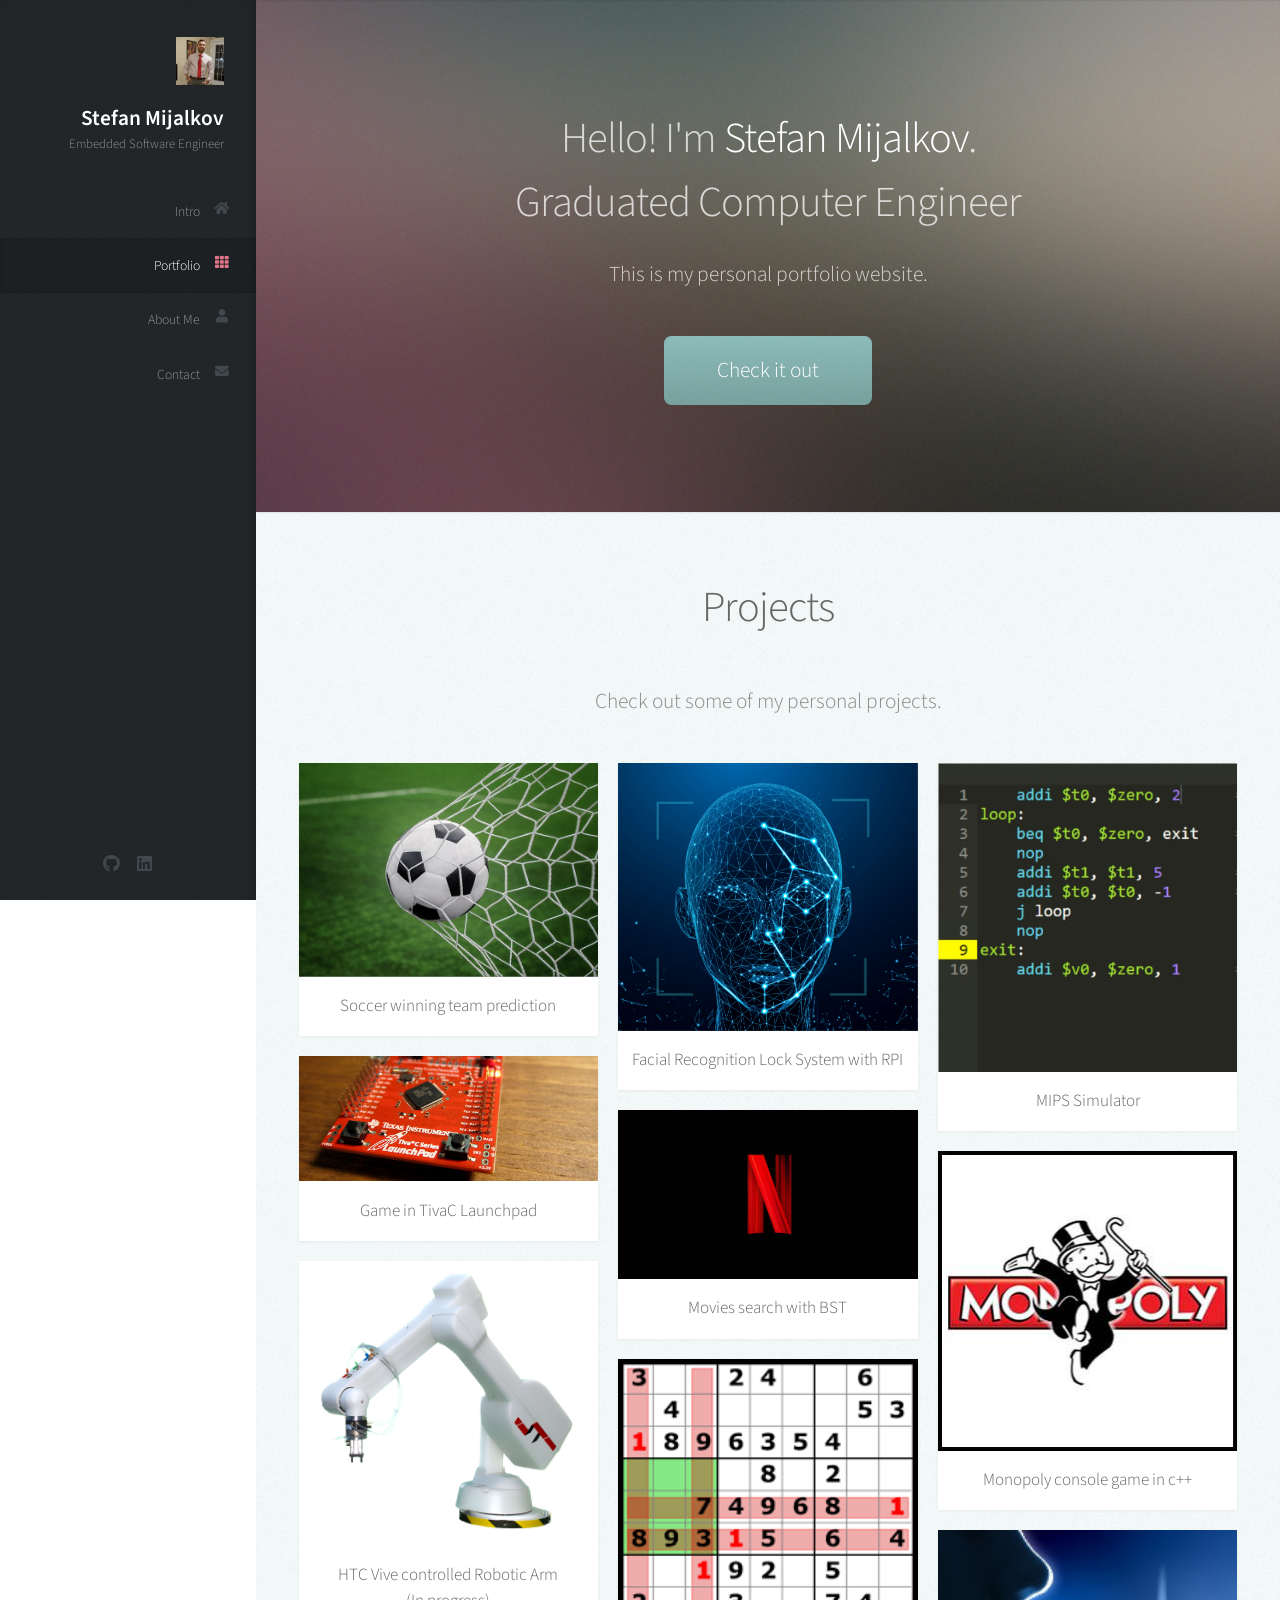
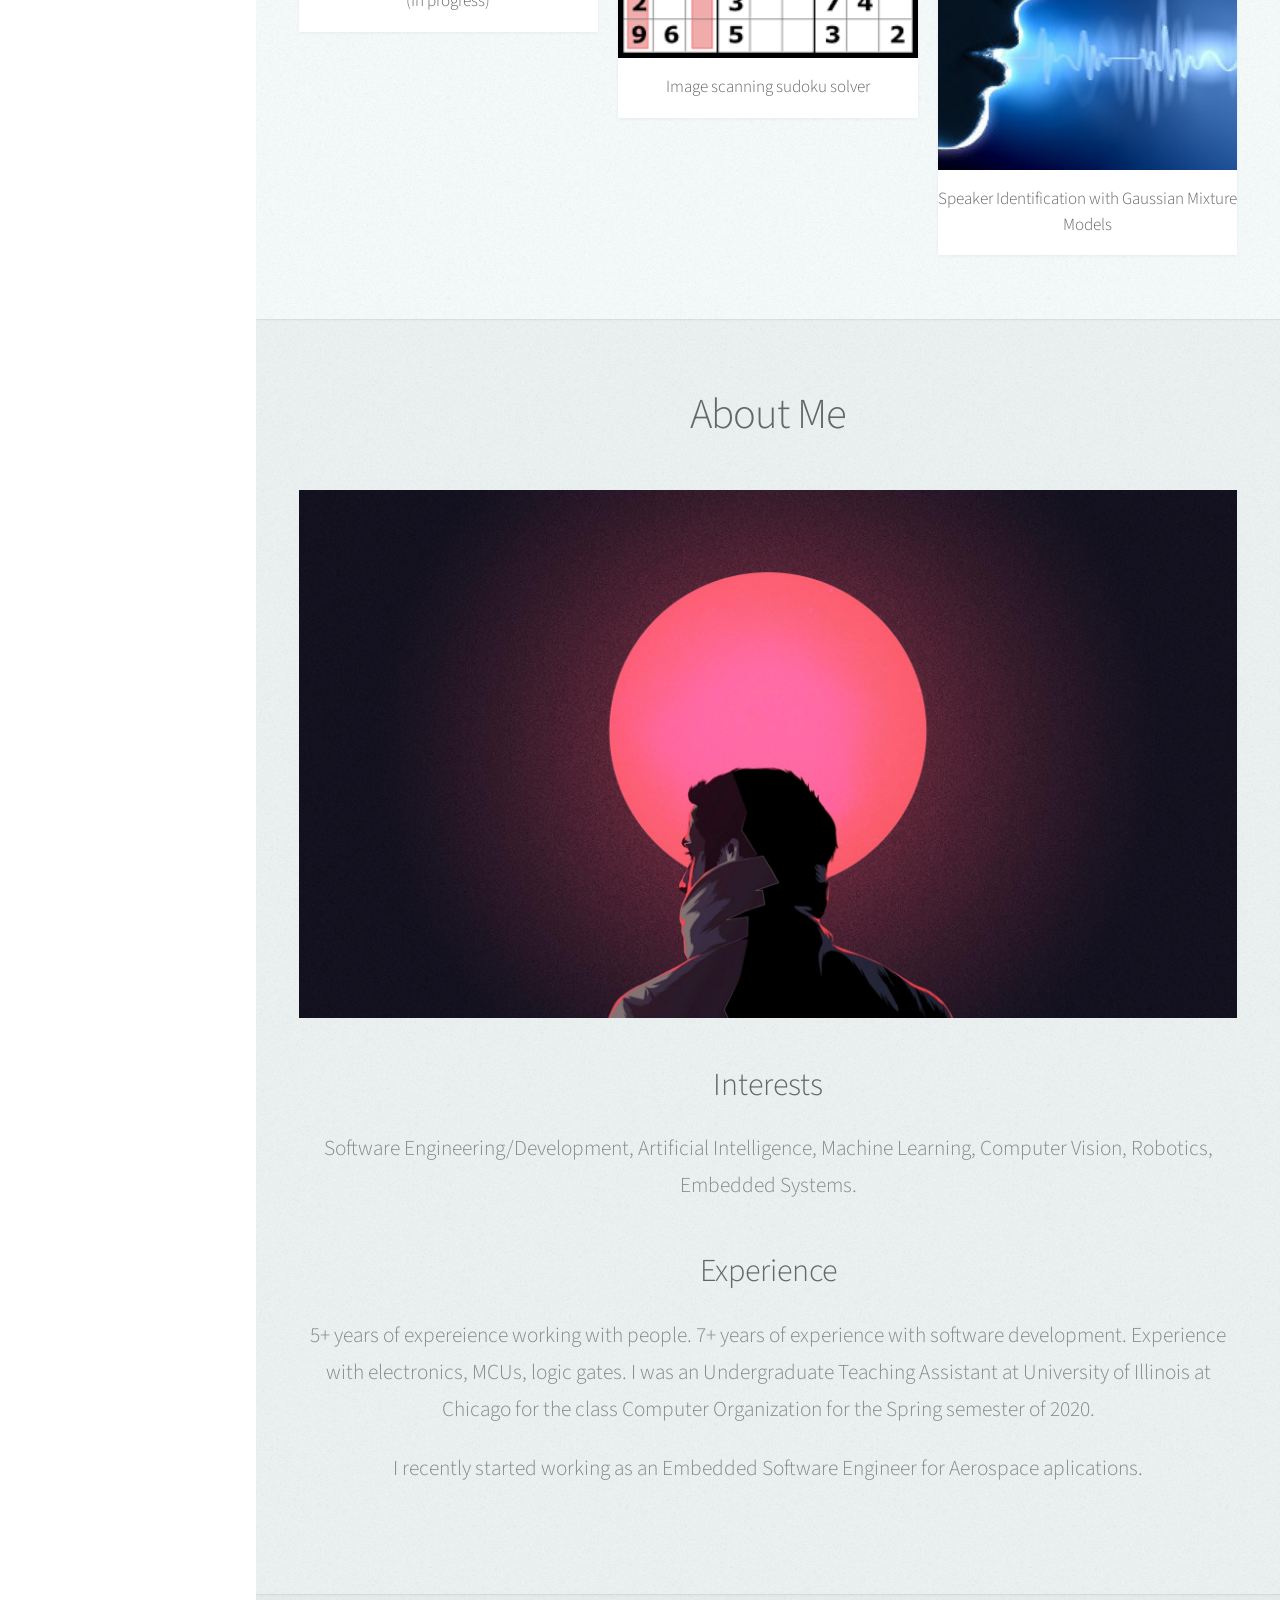
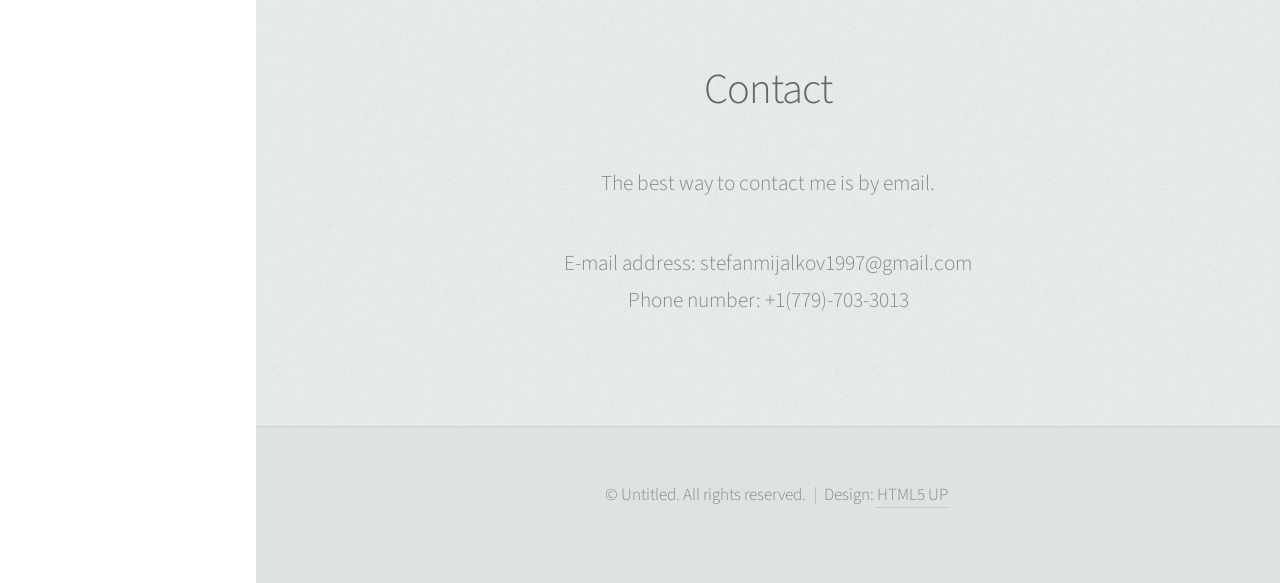
==== commit 211bf308: "Updates Apr 2021" ====
--- a/index.html
+++ b/index.html
@@ -22,7 +22,7 @@
 						<div id="logo">
 							<span class="image avatar48"><img src="images/me3.JPG" alt="" /></span>
 							<h1 id="title">Stefan Mijalkov</h1>
-							<p>Computer Engineer</p>
+							<p>Embedded Software Engineer</p>
 						</div>
 
 					<!-- Nav -->
@@ -165,8 +165,8 @@
 							</header>
 							<header>
 								<h3>Experience</h3>
-								<p>5+ years of expereience working with people. 7+ years of experience with software development. </p>
-								<p>My most relevant experience is Undergraduate Teaching Assistant at University of Illinois at Chicago for the class Computer Organization.</p>
+								<p>5+ years of expereience working with people. 7+ years of experience with software development. Experience with electronics, MCUs, logic gates. I was an Undergraduate Teaching Assistant at University of Illinois at Chicago for the class Computer Organization for the Spring semester of 2020.</p>
+								<p>I recently started working as an Embedded Software Engineer for Aerospace aplications.</p>
 							</header>
 
 
@@ -180,7 +180,6 @@
 							<header>
 								<h2>Contact</h2>
 							</header>
-							<p> I am currently looking for an Entry level position in any of the mentioned fields above.</p>
 							<p>The best way to contact me is by email.</p>
 							<p>E-mail address: stefanmijalkov1997@gmail.com <br/>Phone number: +1(779)-703-3013</p>
 
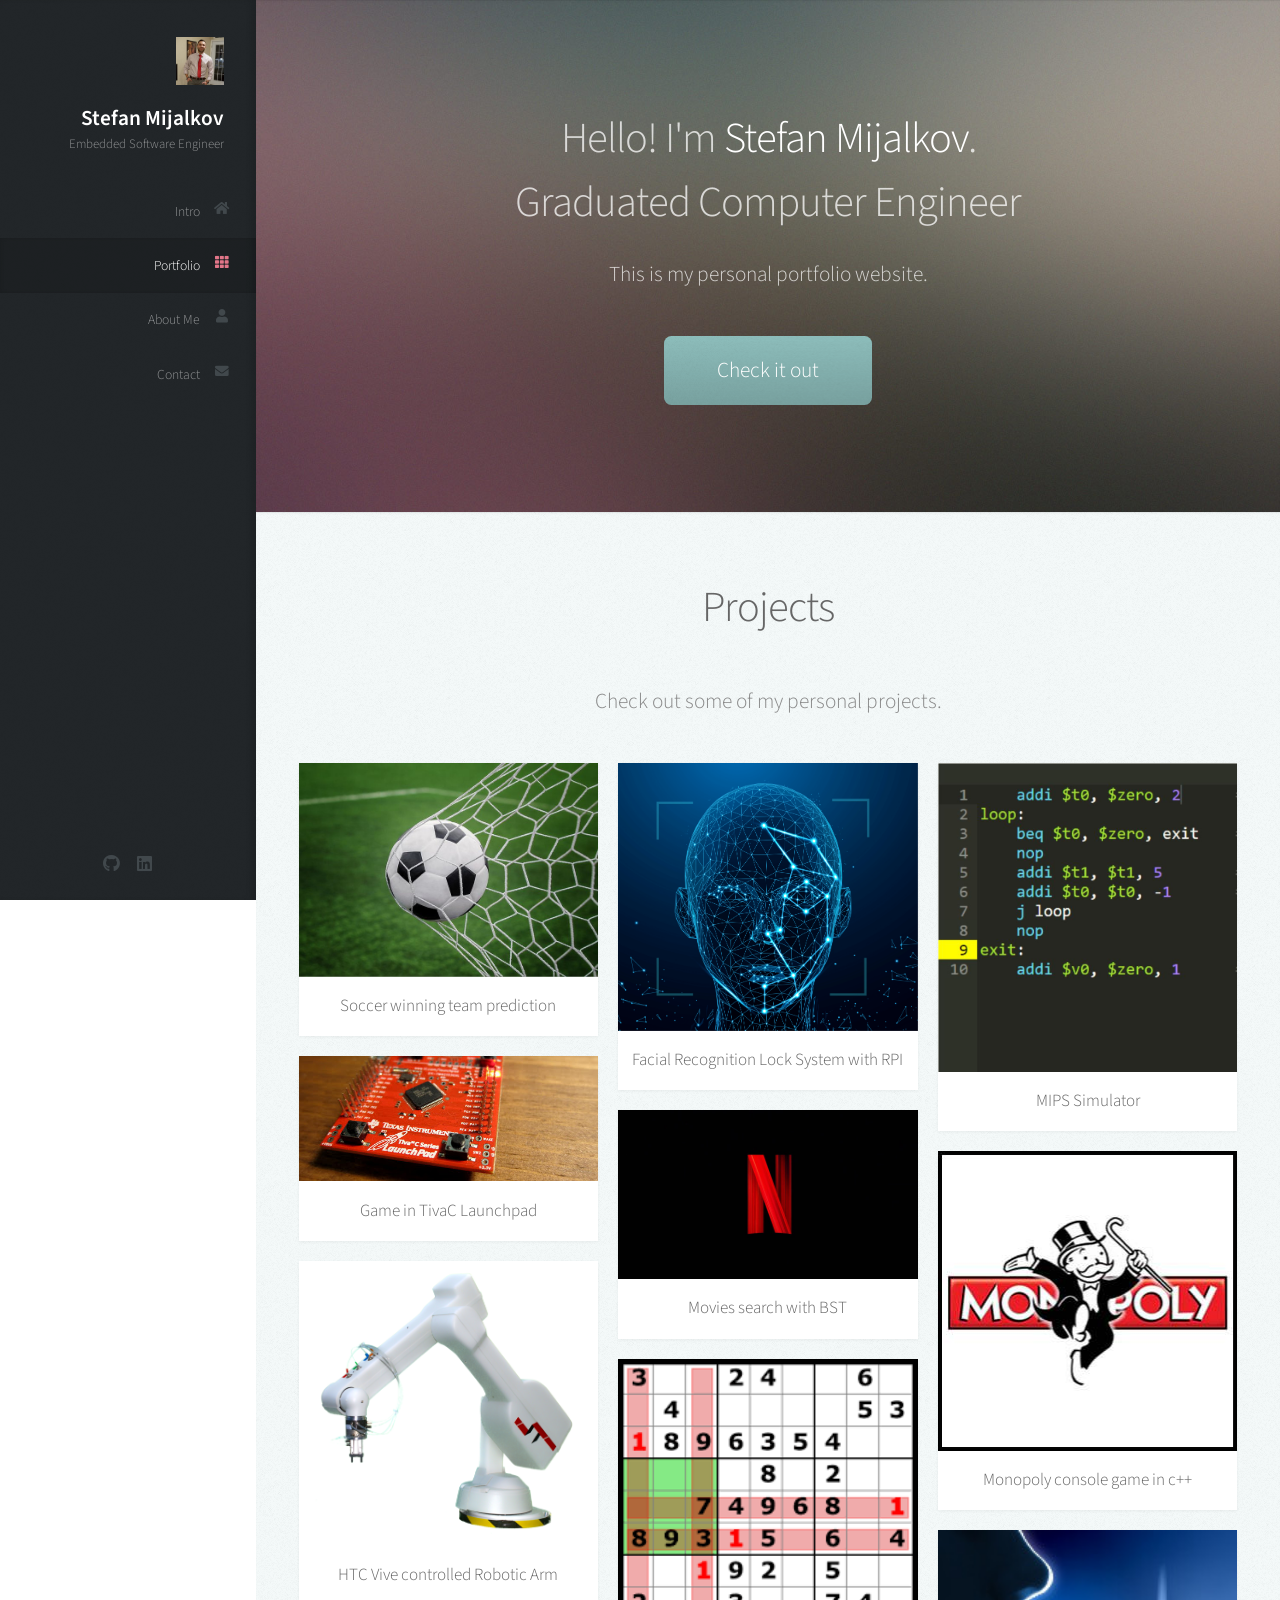
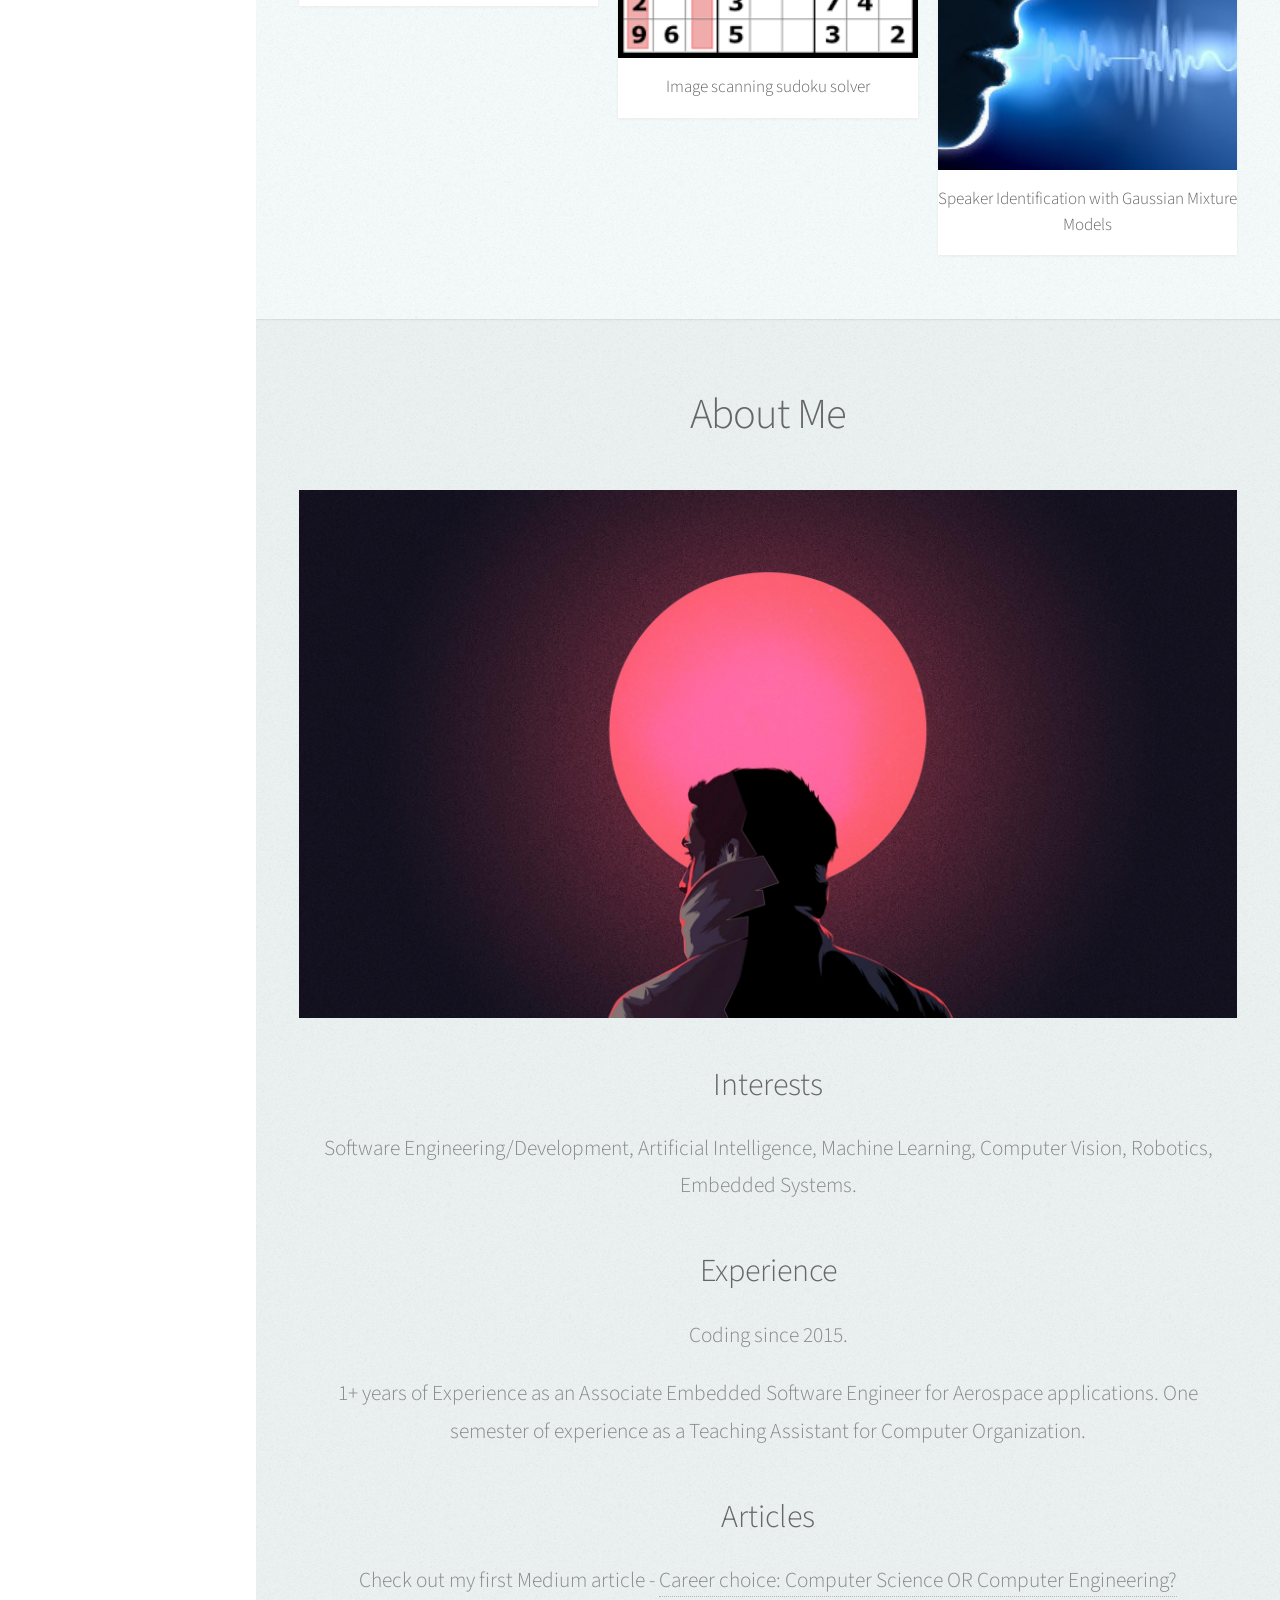
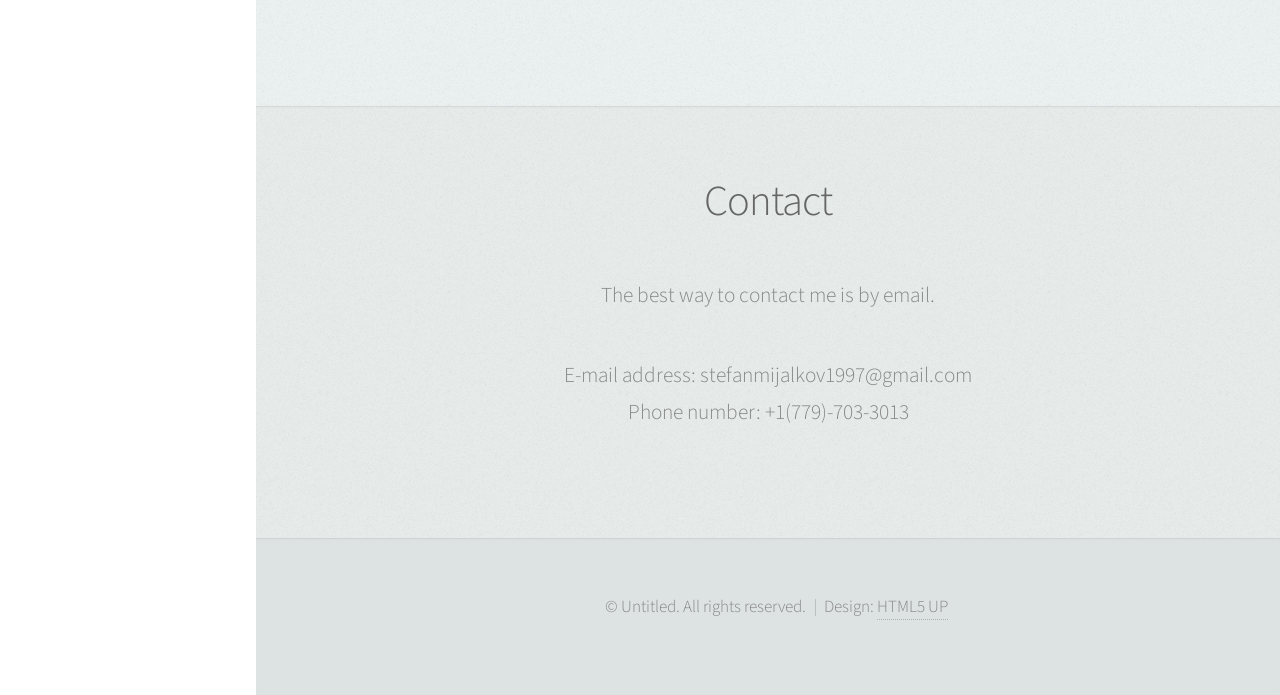
==== commit 38ce7abd: "Small updates Apr-2022" ====
--- a/index.html
+++ b/index.html
@@ -97,7 +97,6 @@
 										<a href="https://github.com/smijal/HTC_Vive_roboticArm" class="image fit"><img src="images/r17.png" alt="" /></a>
 										<header>
 											<h3>HTC Vive controlled Robotic Arm</h3>
-											<h3>(In progress)</h3>
 										</header>
 									</article>
 								</div>
@@ -165,8 +164,14 @@
 							</header>
 							<header>
 								<h3>Experience</h3>
-								<p>5+ years of expereience working with people. 7+ years of experience with software development. Experience with electronics, MCUs, logic gates. I was an Undergraduate Teaching Assistant at University of Illinois at Chicago for the class Computer Organization for the Spring semester of 2020.</p>
-								<p>I recently started working as an Embedded Software Engineer for Aerospace aplications.</p>
+								<p>Coding since 2015.
+									<p>1+ years of Experience as an Associate Embedded Software Engineer for Aerospace applications. One semester of experience as a Teaching Assistant for Computer Organization.</p>
+								</p>
+							</header>
+							<header>
+								<h3>Articles</h3>
+								<p>Check out my first Medium article - <a href="https://medium.com/@stefanmijalkov1997/career-choice-computer-science-or-computer-engineering-2bf775c1dd77">Career choice: Computer Science OR Computer Engineering?</a>
+								</p>
 							</header>
 
 
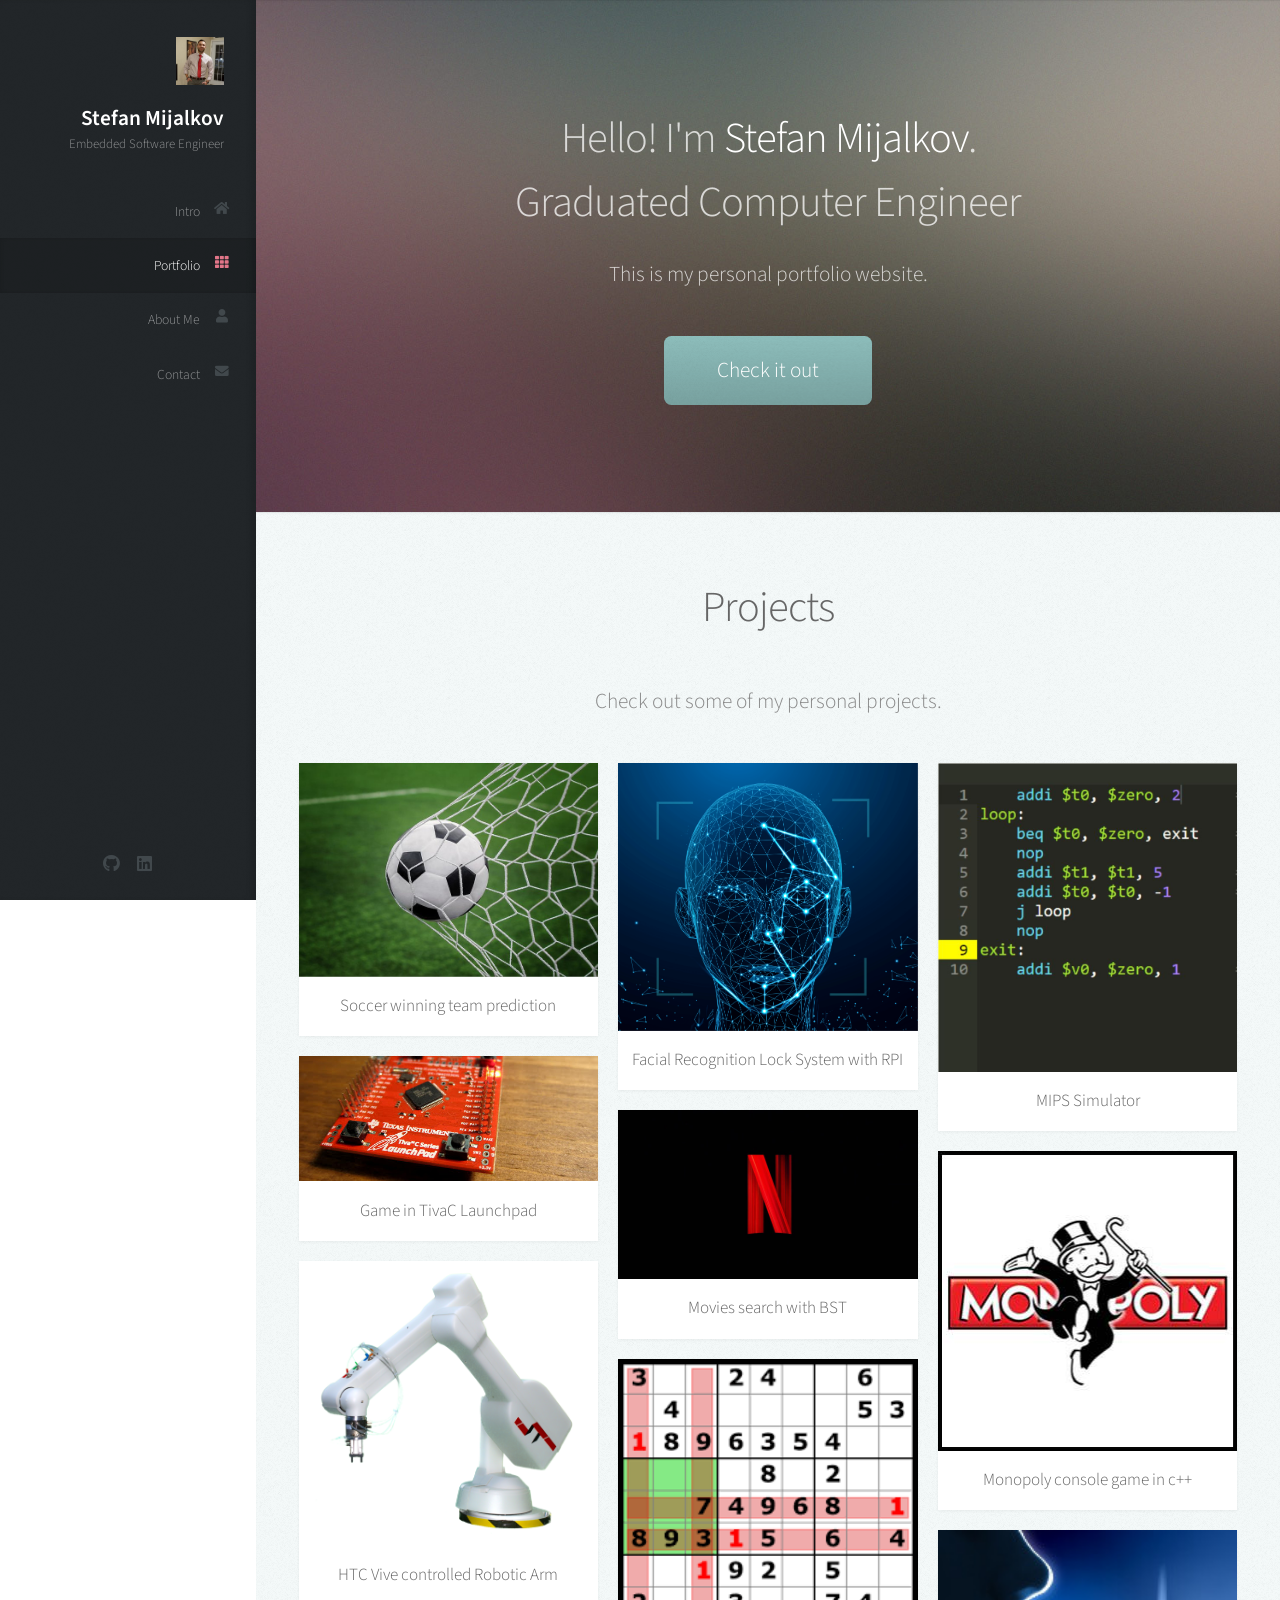
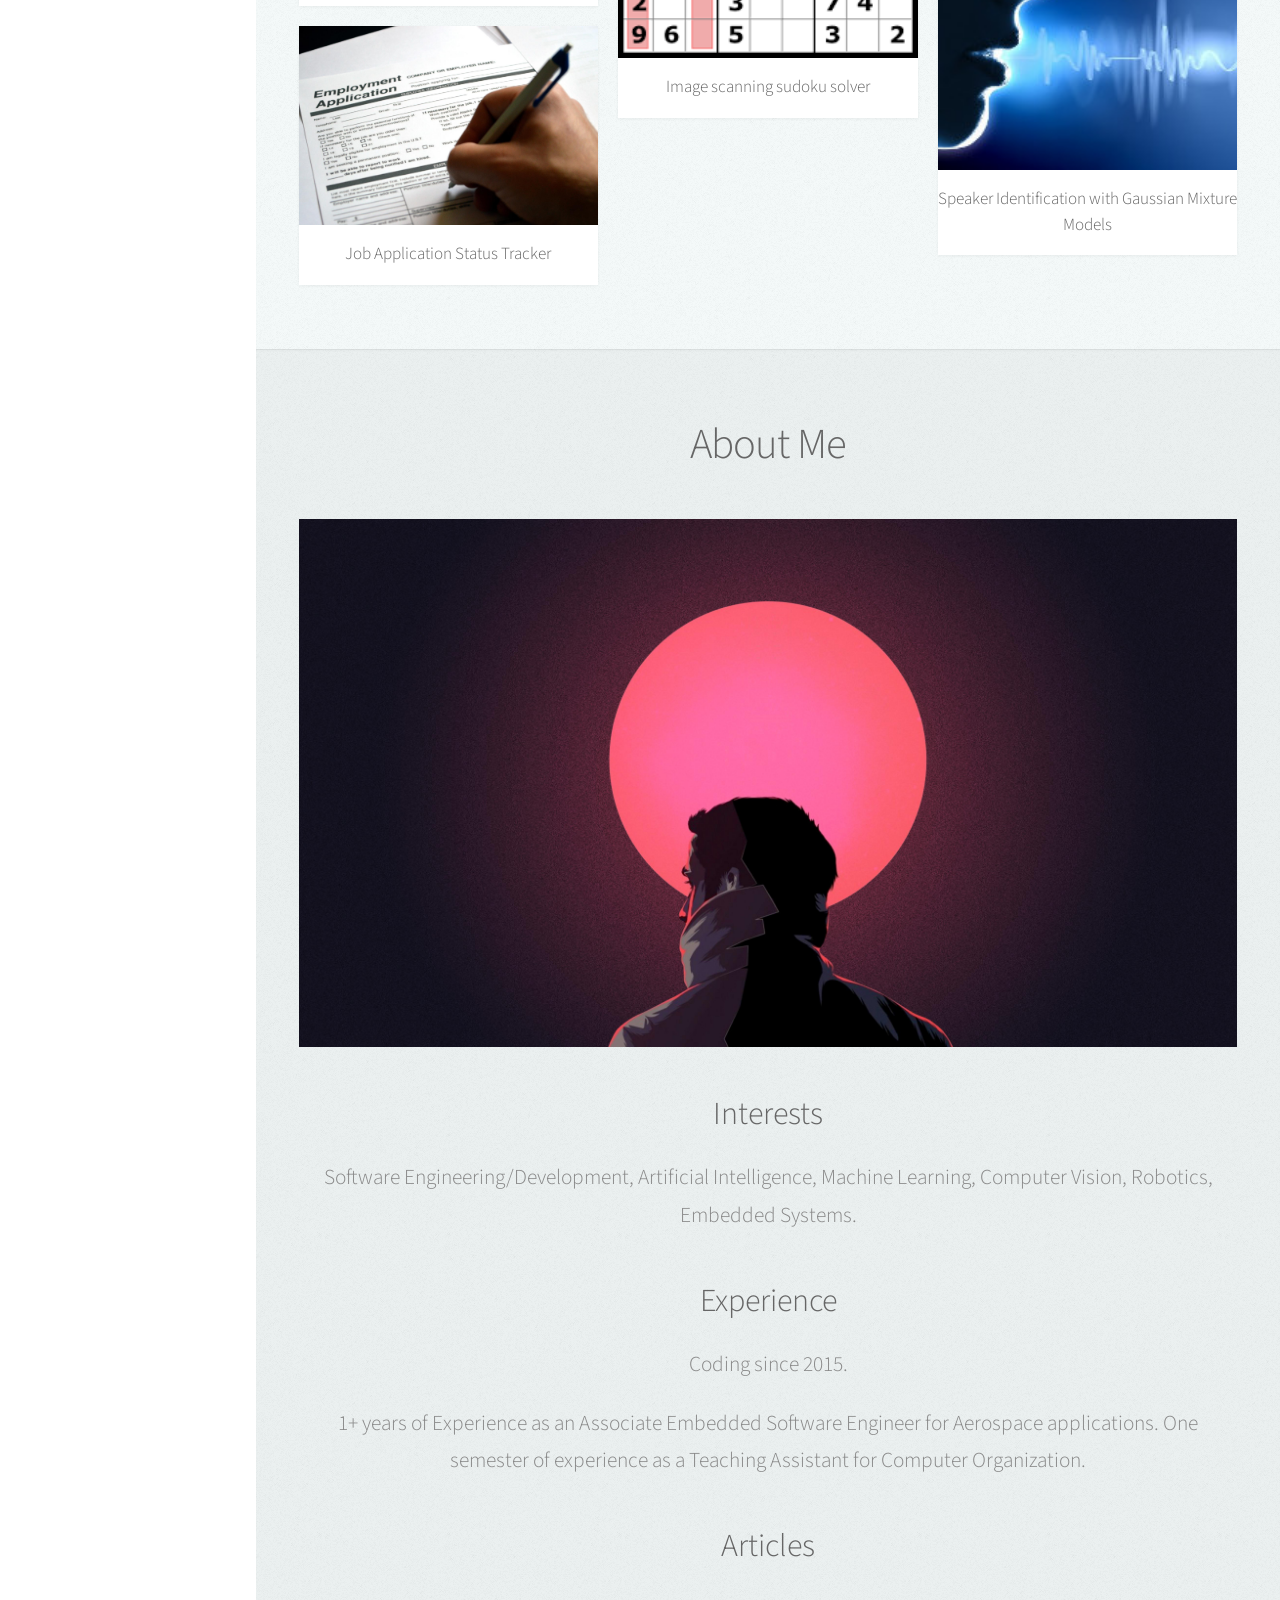
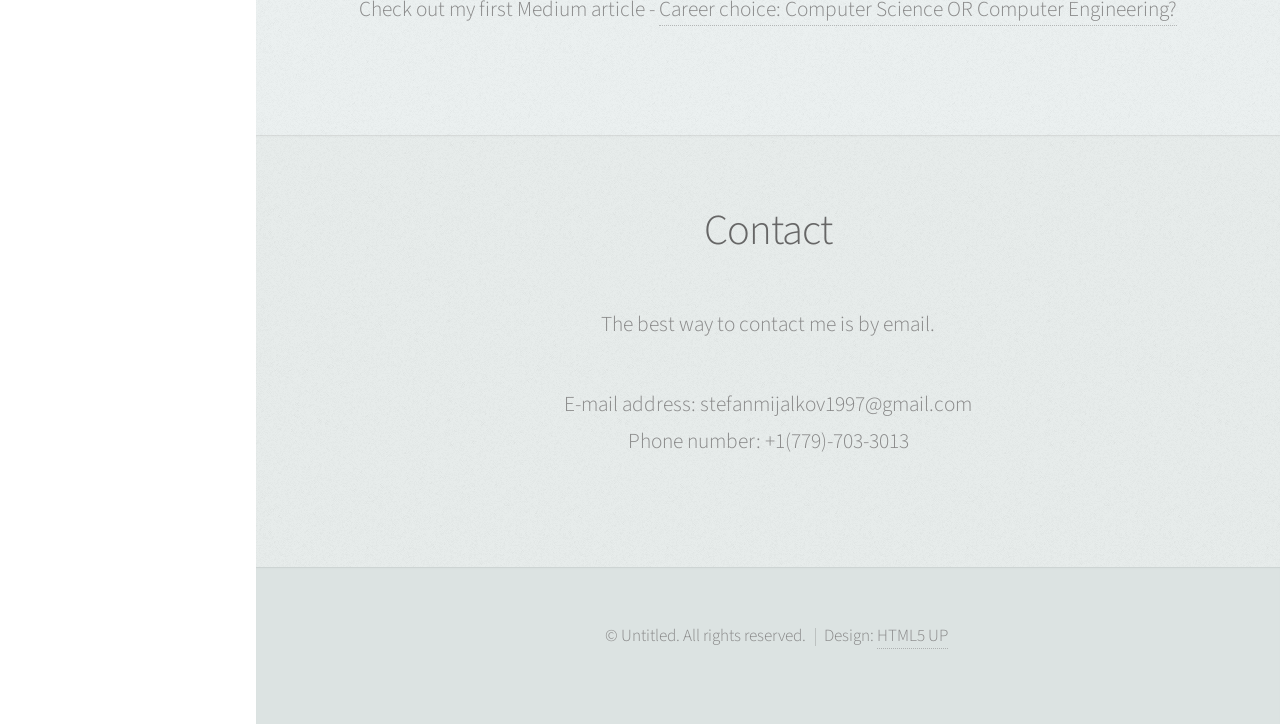
==== commit a5e20f36: "Adding Job Applicatin Status Tracker project" ====
--- a/index.html
+++ b/index.html
@@ -99,6 +99,12 @@
 											<h3>HTC Vive controlled Robotic Arm</h3>
 										</header>
 									</article>
+									<article class="item">
+										<a href="https://github.com/smijal/Job_Application_Tracker" class="image fit"><img src="images/Job-Application-Form.jpg" alt="" /></a>
+										<header>
+											<h3>Job Application Status Tracker</h3>
+										</header>
+									</article>
 								</div>
 								<div class="col-4 col-12-mobile">
 									<article class="item">
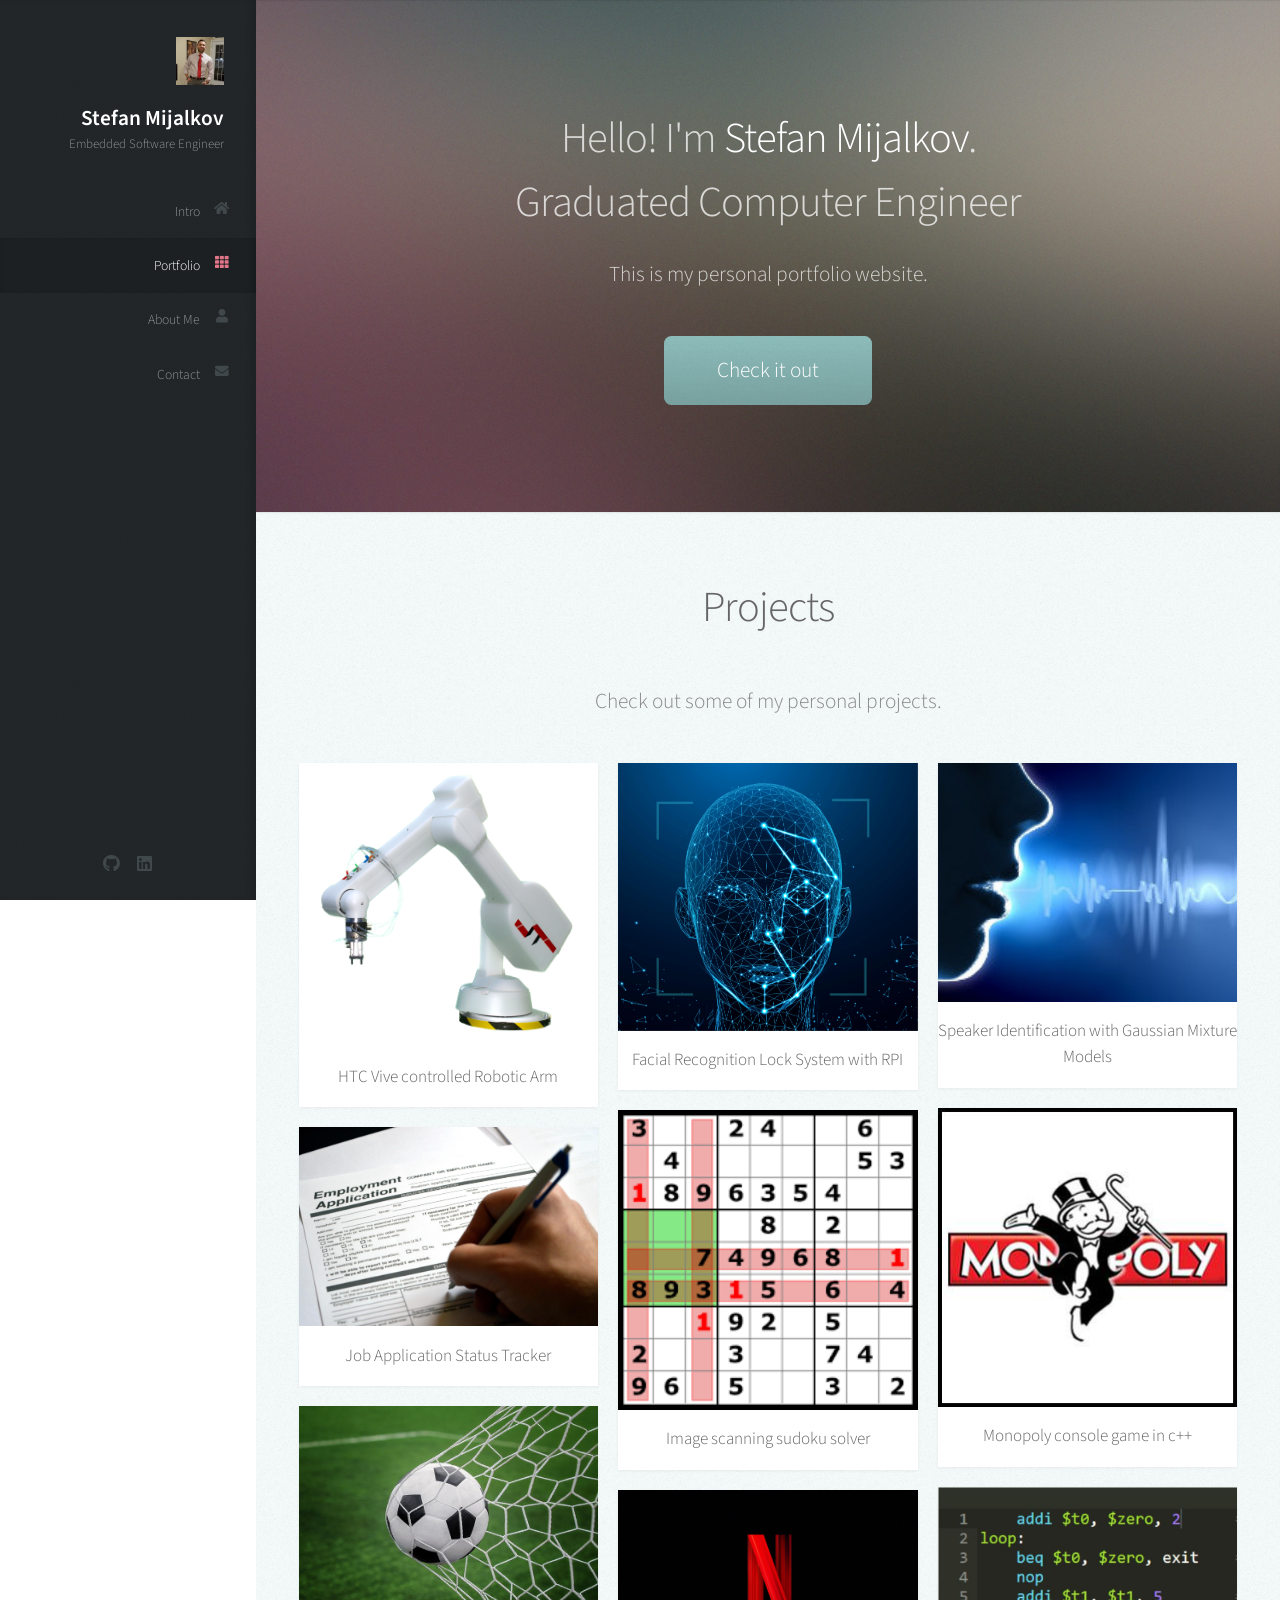
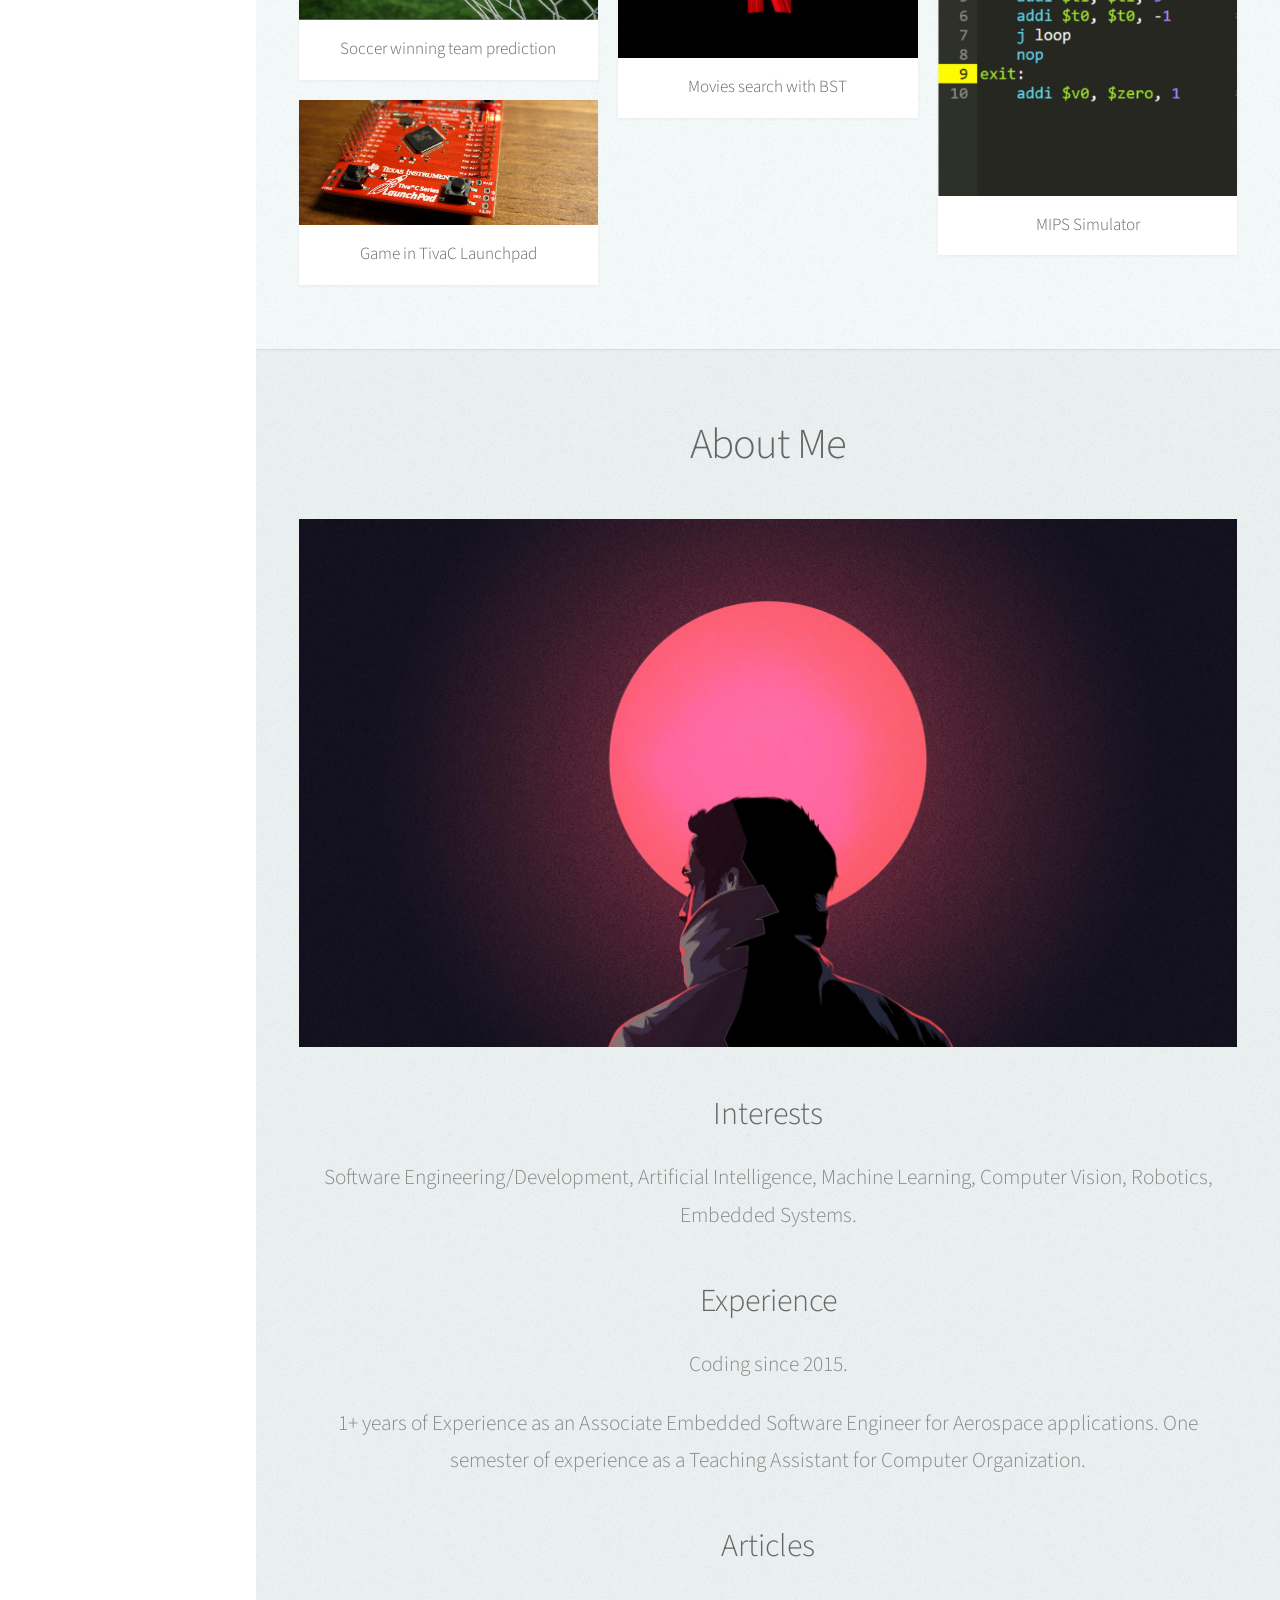
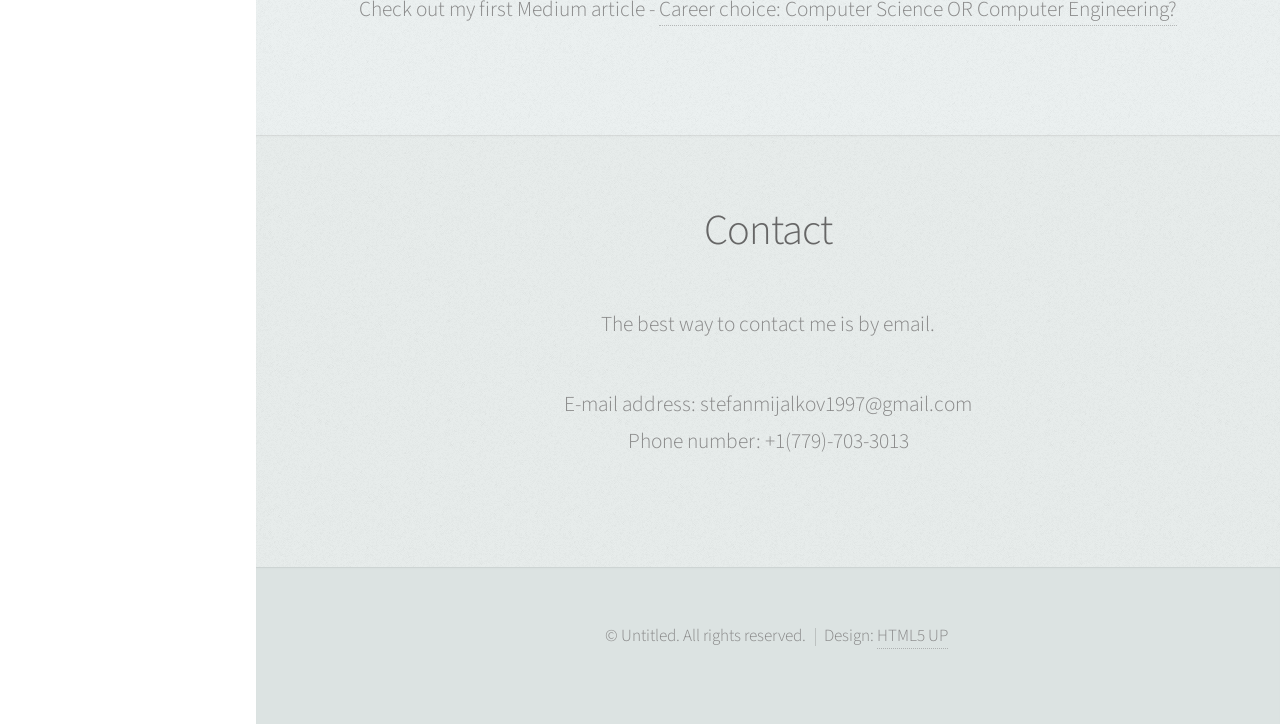
==== commit 7924fed0: "Rearanging" ====
--- a/index.html
+++ b/index.html
@@ -82,6 +82,18 @@
 							<div class="row">
 								<div class="col-4 col-12-mobile">
 									<article class="item">
+										<a href="https://github.com/smijal/HTC_Vive_roboticArm" class="image fit"><img src="images/r17.png" alt="" /></a>
+										<header>
+											<h3>HTC Vive controlled Robotic Arm</h3>
+										</header>
+									</article>
+									<article class="item">
+										<a href="https://github.com/smijal/Job_Application_Tracker" class="image fit"><img src="images/Job-Application-Form.jpg" alt="" /></a>
+										<header>
+											<h3>Job Application Status Tracker</h3>
+										</header>
+									</article>
+									<article class="item">
 										<a href="https://github.com/smijal/soccer_matches_prediction" class="image fit"><img src="images/soccer_ball.jpg" alt="" /></a>
 										<header>
 											<h3>Soccer winning team prediction</h3>
@@ -91,18 +103,6 @@
 										<a href="https://github.com/smijal/tivaC_game" class="image fit"><img src="images/tivaC_2.jpg" alt="" /></a>
 										<header>
 											<h3>Game in TivaC Launchpad</h3>
-										</header>
-									</article>
-									<article class="item">
-										<a href="https://github.com/smijal/HTC_Vive_roboticArm" class="image fit"><img src="images/r17.png" alt="" /></a>
-										<header>
-											<h3>HTC Vive controlled Robotic Arm</h3>
-										</header>
-									</article>
-									<article class="item">
-										<a href="https://github.com/smijal/Job_Application_Tracker" class="image fit"><img src="images/Job-Application-Form.jpg" alt="" /></a>
-										<header>
-											<h3>Job Application Status Tracker</h3>
 										</header>
 									</article>
 								</div>
@@ -114,35 +114,35 @@
 										</header>
 									</article>
 									<article class="item">
+										<a href="https://github.com/smijal/Sudoku_solver" class="image fit"><img src="images/sudoku.png" alt="" /></a>
+										<header>
+											<h3>Image scanning sudoku solver</h3>
+										</header>
+									</article>
+									<article class="item">
 										<a href="https://github.com/smijal/netflix_movies_bst" class="image fit"><img src="images/netflix.jpg" alt="" /></a>
 										<header>
 											<h3>Movies search with BST</h3>
-										</header>
-									</article>
-									<article class="item">
-										<a href="https://github.com/smijal/Sudoku_solver" class="image fit"><img src="images/sudoku.png" alt="" /></a>
-										<header>
-											<h3>Image scanning sudoku solver</h3>
 										</header>
 									</article>
 								</div>
 								<div class="col-4 col-12-mobile">
 									<article class="item">
+										<a href="https://github.com/smijal/Speaker_identification" class="image fit"><img src="images/voice-identification-expert-witnesses.jpg" alt="" /></a>
+										<header>
+											<h3>Speaker Identification with Gaussian Mixture Models</h3>
+										</header>
+									</article>
+									<article class="item">
+										<a href="https://github.com/smijal/monopoly_game_cpp" class="image fit"><img src="images/monopoly2.jpg" alt="" /></a>
+										<header>
+											<h3>Monopoly console game in c++</h3>
+										</header>
+									</article>
+									<article class="item">
 										<a href="https://github.com/smijal/Mips_simulator" class="image fit"><img src="images/mips_assembly2.JPG" alt="" /></a>
 										<header>
 											<h3>MIPS Simulator</h3>
-										</header>
-									</article>
-									<article class="item">
-										<a href="https://github.com/smijal/monopoly_game_cpp" class="image fit"><img src="images/monopoly2.jpg" alt="" /></a>
-										<header>
-											<h3>Monopoly console game in c++</h3>
-										</header>
-									</article>
-									<article class="item">
-										<a href="https://github.com/smijal/Speaker_identification" class="image fit"><img src="images/voice-identification-expert-witnesses.jpg" alt="" /></a>
-										<header>
-											<h3>Speaker Identification with Gaussian Mixture Models</h3>
 										</header>
 									</article>
 								</div>
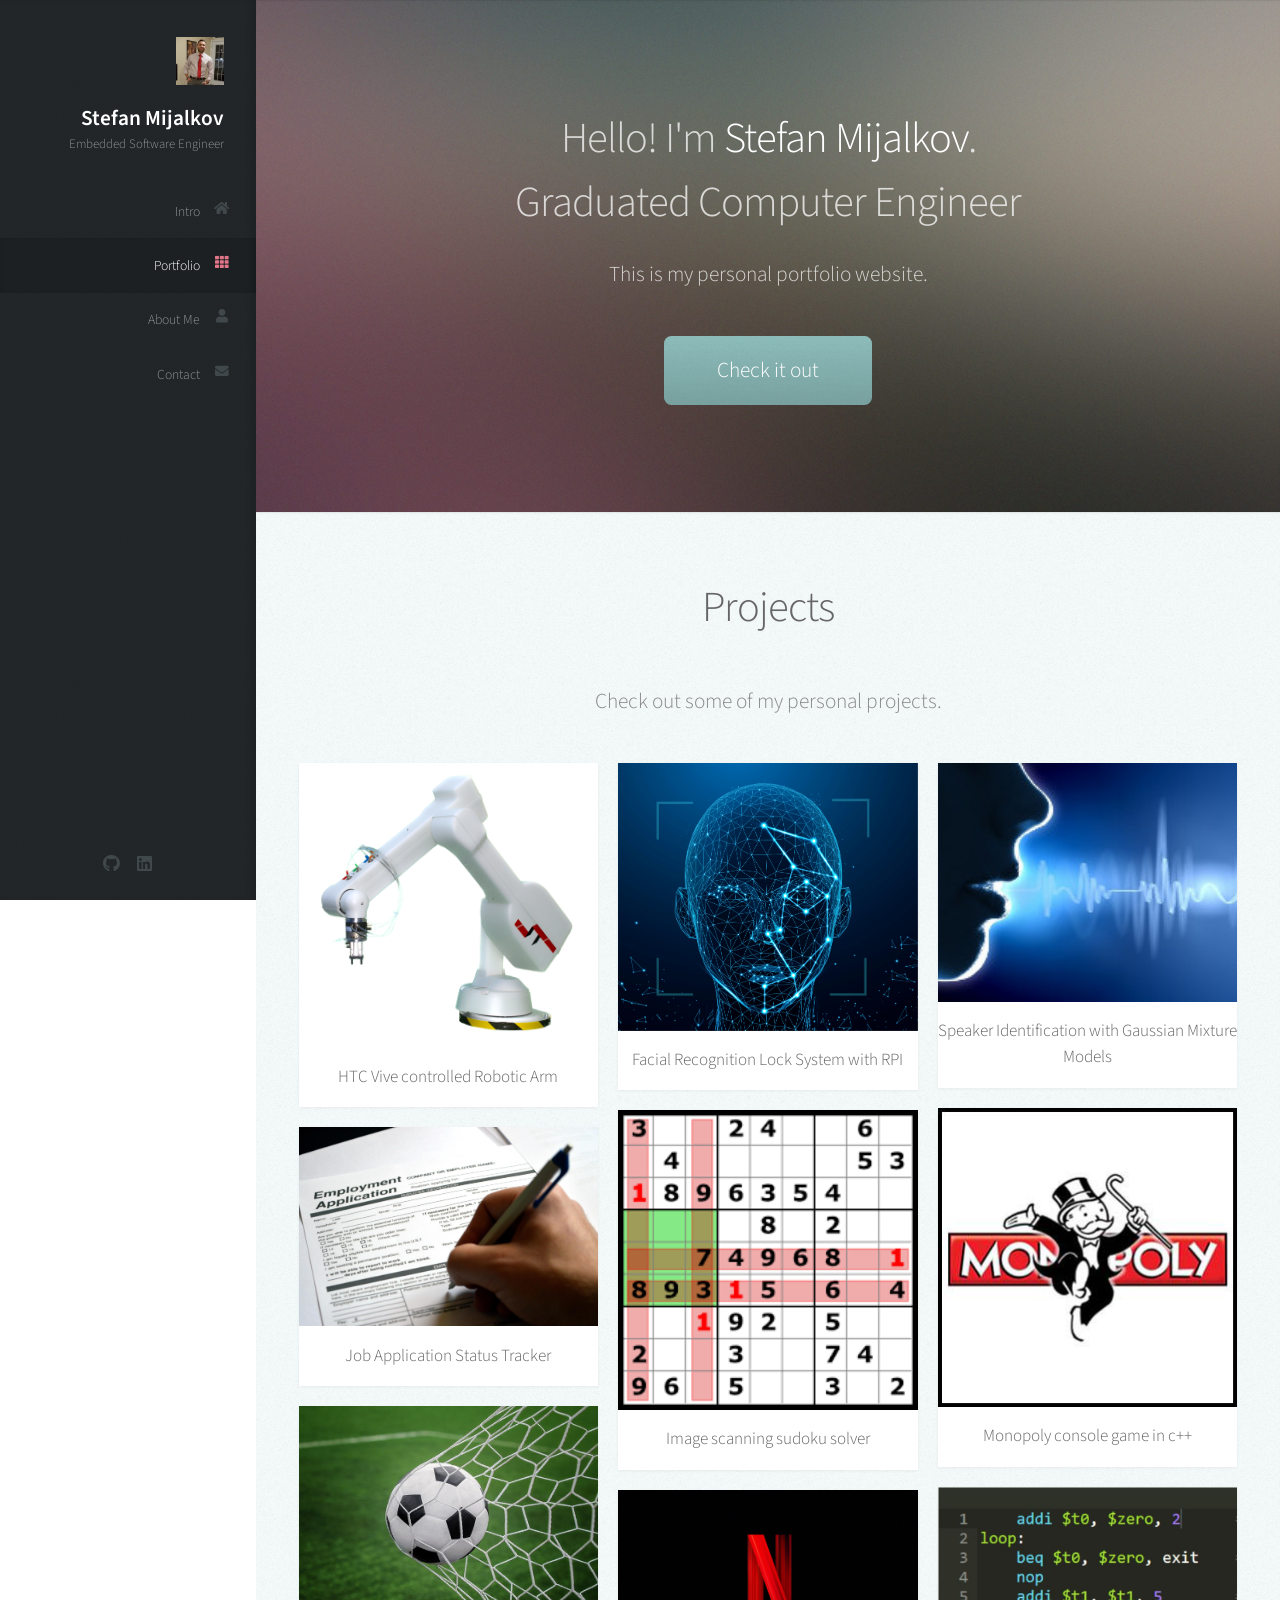
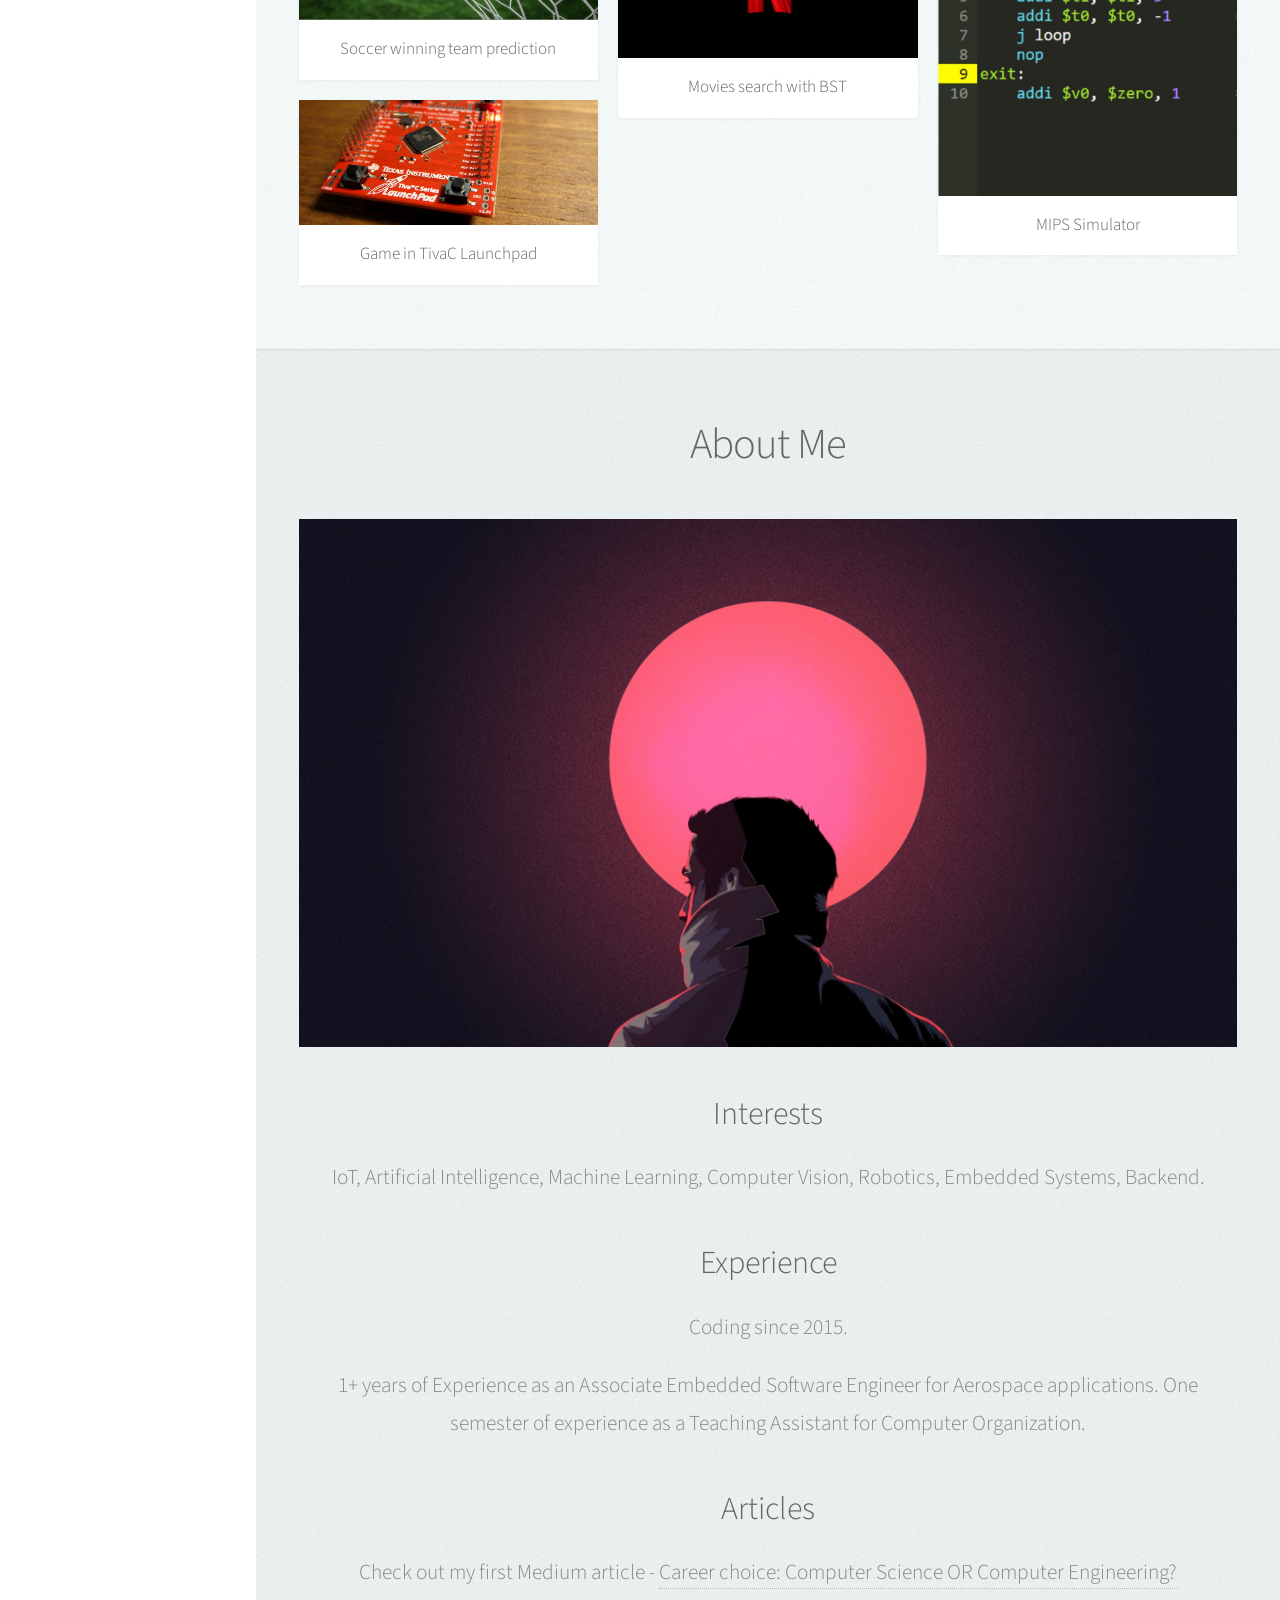
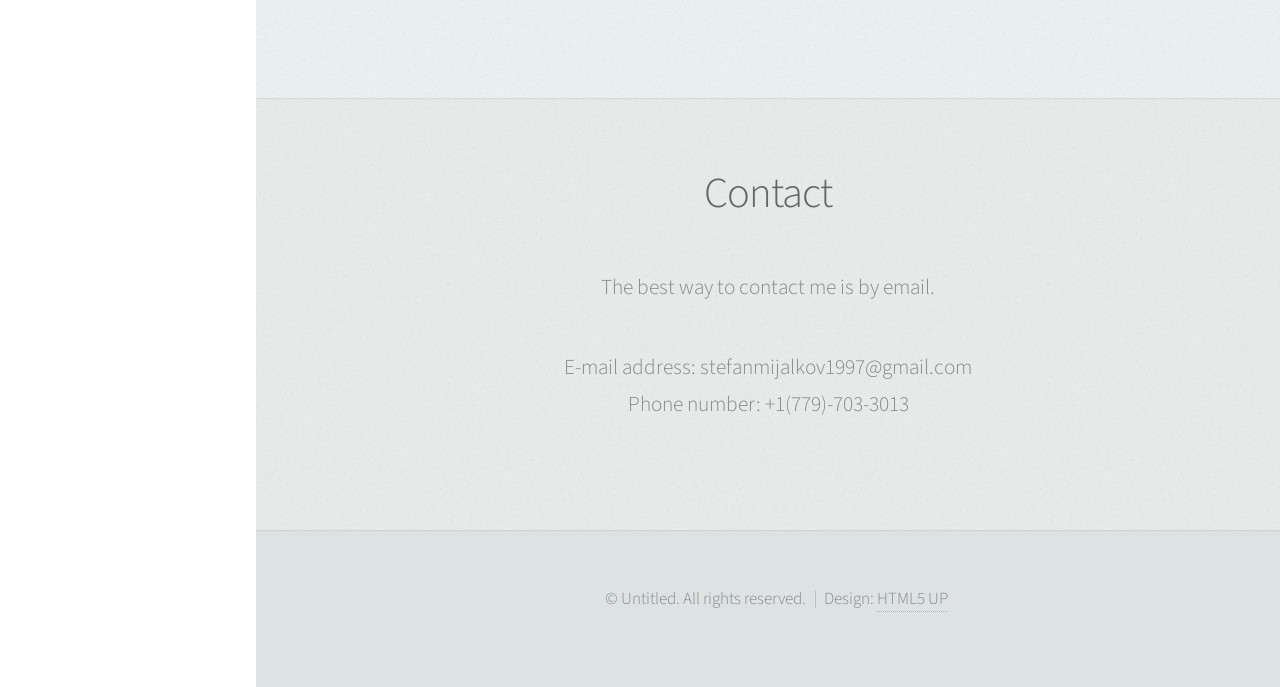
==== commit c7d05e84: "Interests update" ====
--- a/index.html
+++ b/index.html
@@ -164,8 +164,8 @@
 							<header>
 								<h3>Interests</h3>
 								<p>
-									Software Engineering/Development, Artificial Intelligence, Machine Learning, Computer Vision,
-									Robotics, Embedded Systems.
+									IoT, Artificial Intelligence, Machine Learning, Computer Vision,
+									Robotics, Embedded Systems, Backend.
 								</p>
 							</header>
 							<header>
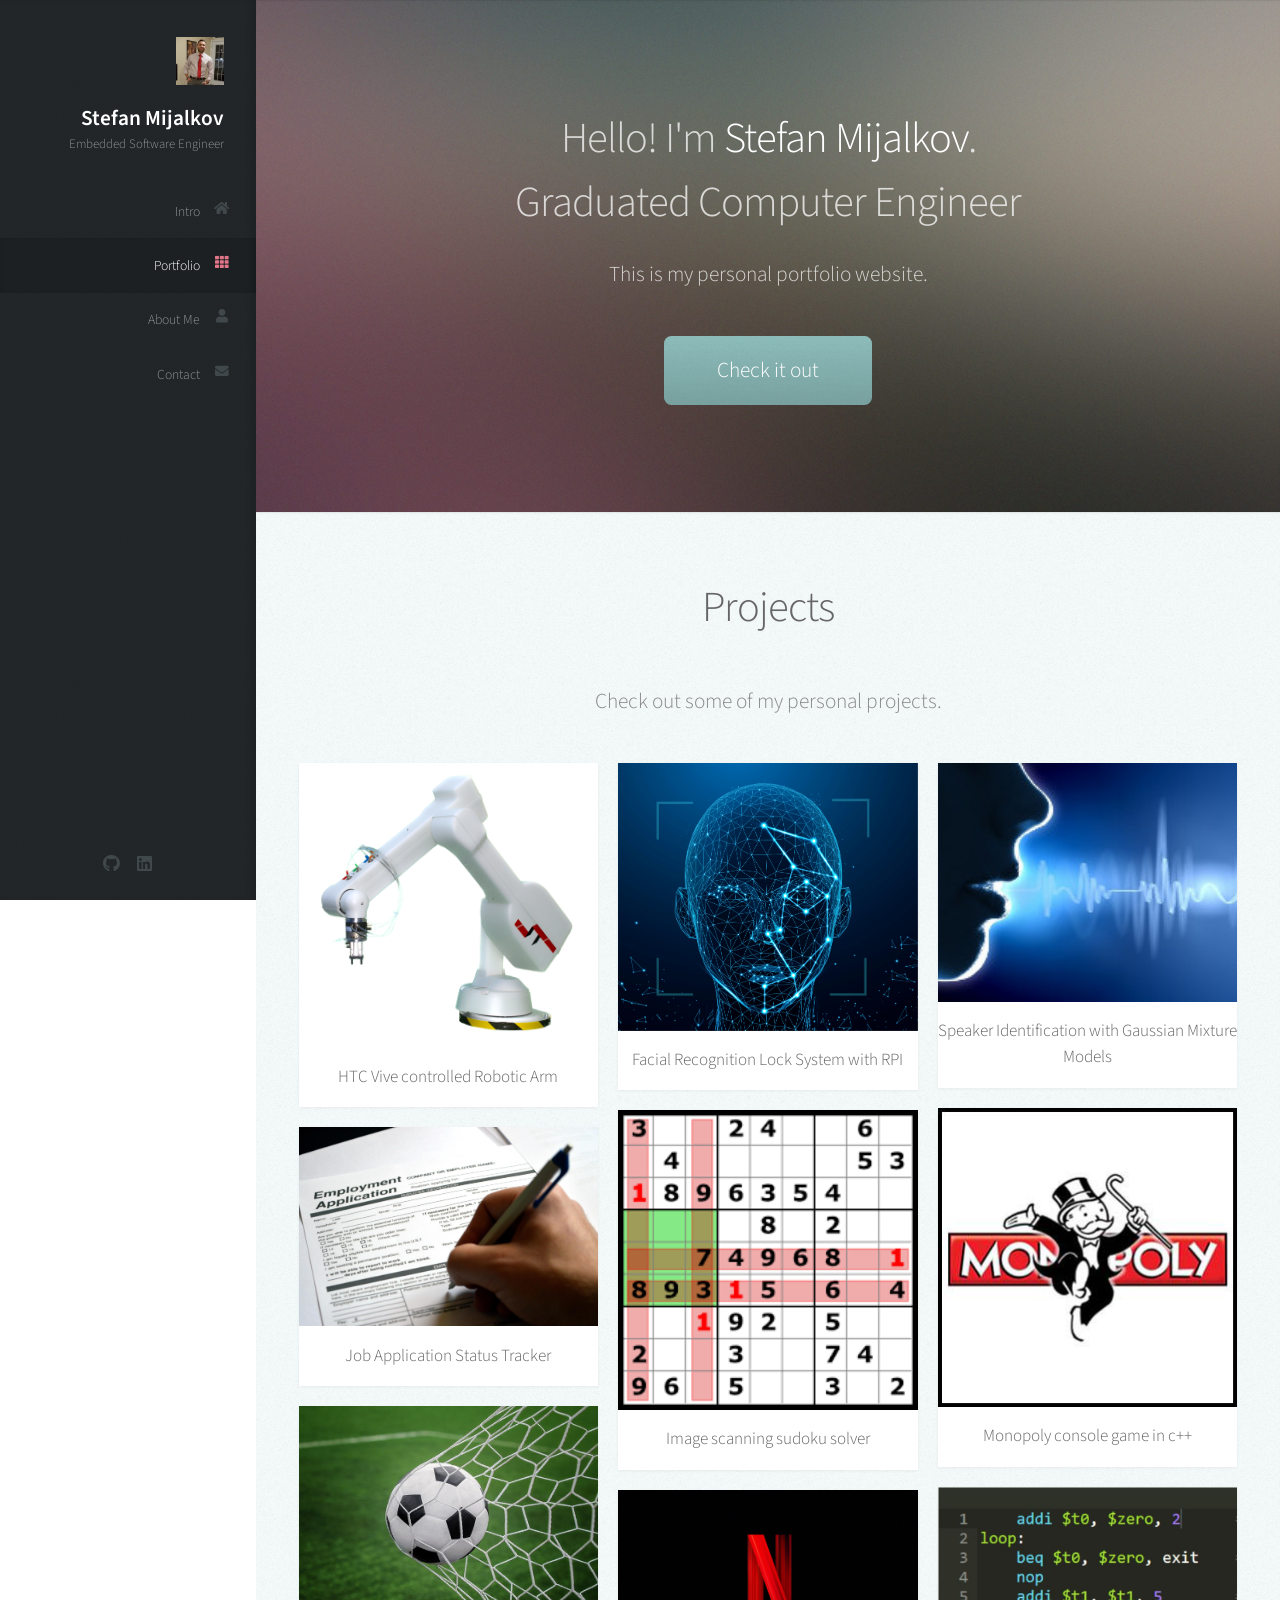
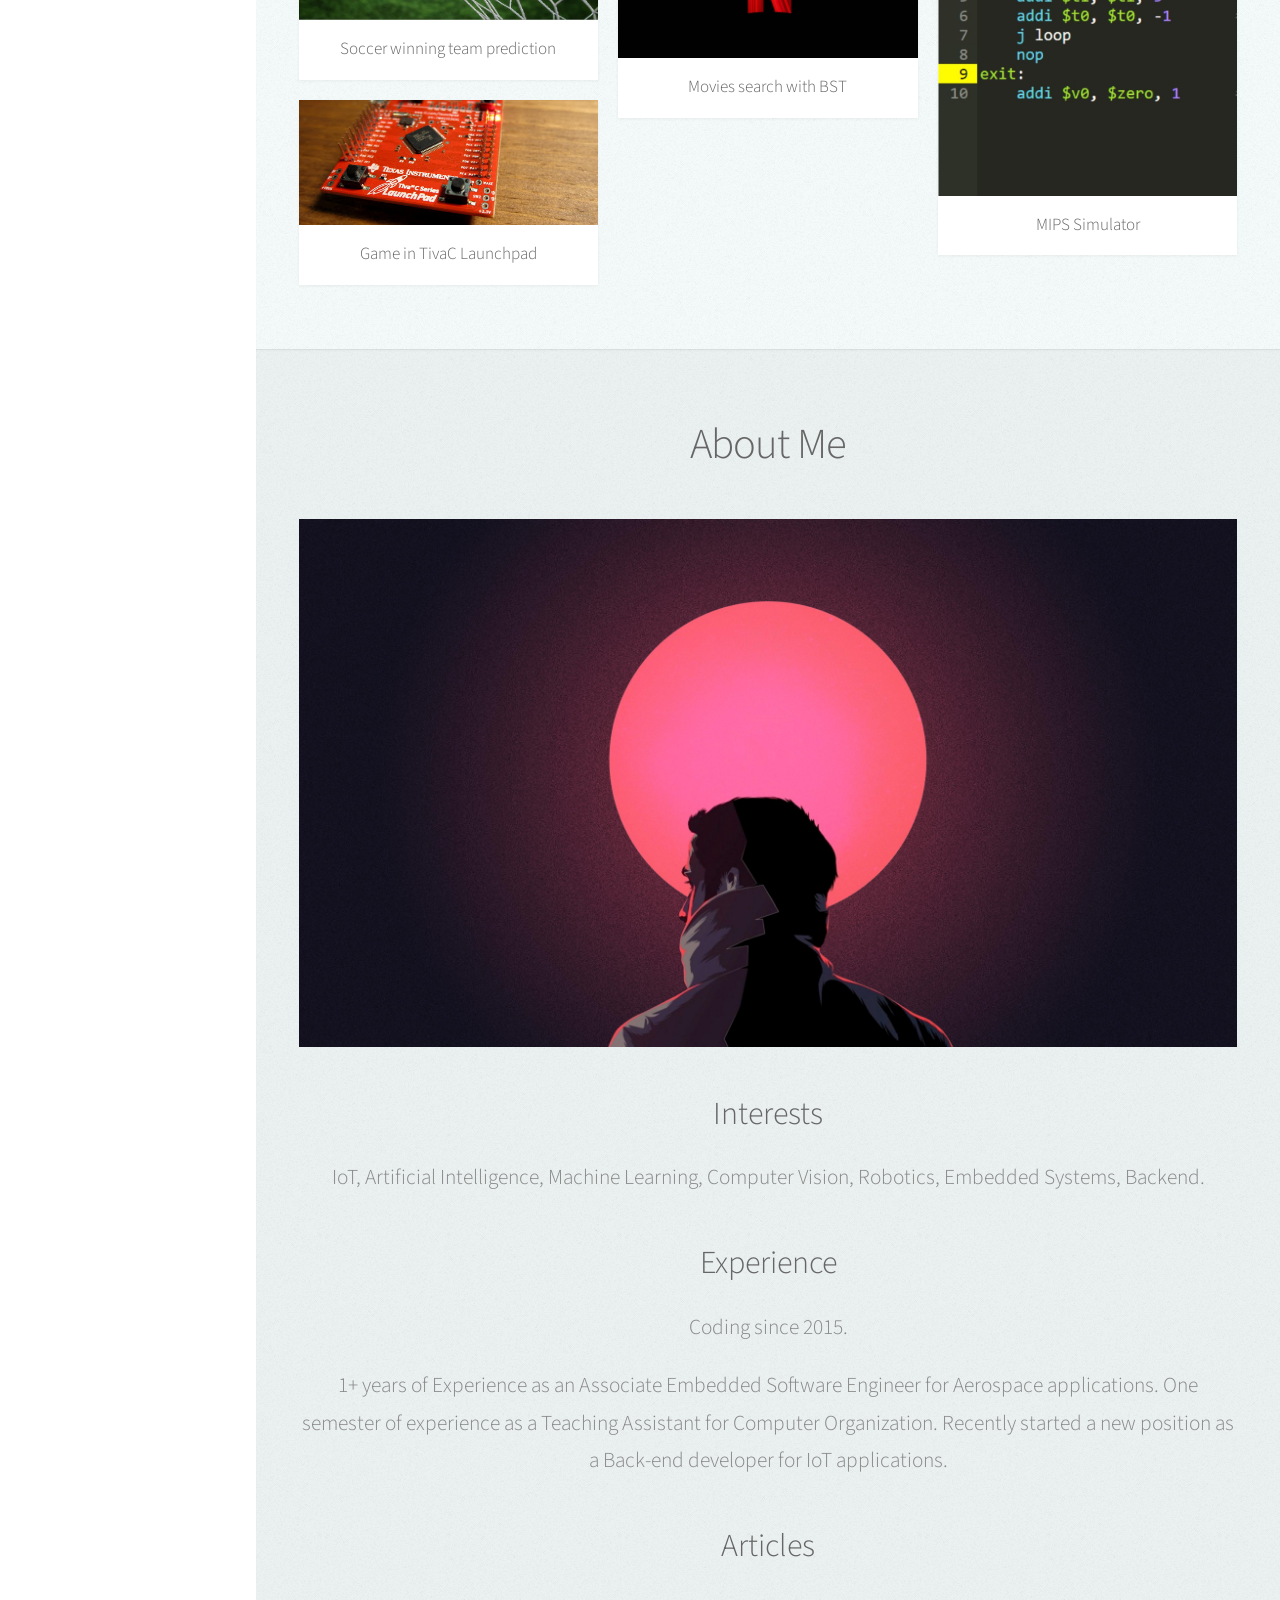
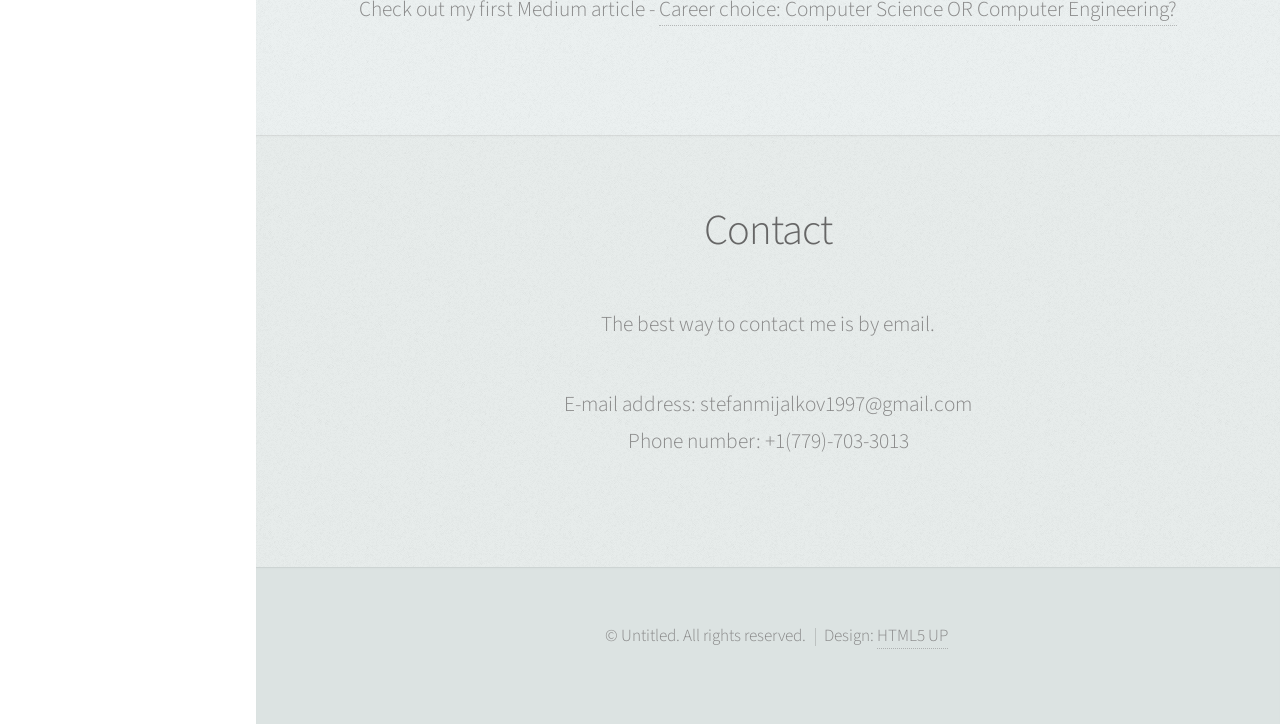
==== commit e306490d: "Job update" ====
--- a/index.html
+++ b/index.html
@@ -171,7 +171,7 @@
 							<header>
 								<h3>Experience</h3>
 								<p>Coding since 2015.
-									<p>1+ years of Experience as an Associate Embedded Software Engineer for Aerospace applications. One semester of experience as a Teaching Assistant for Computer Organization.</p>
+									<p>1+ years of Experience as an Associate Embedded Software Engineer for Aerospace applications. One semester of experience as a Teaching Assistant for Computer Organization. Recently started a new position as a Back-end developer for IoT applications.</p>
 								</p>
 							</header>
 							<header>
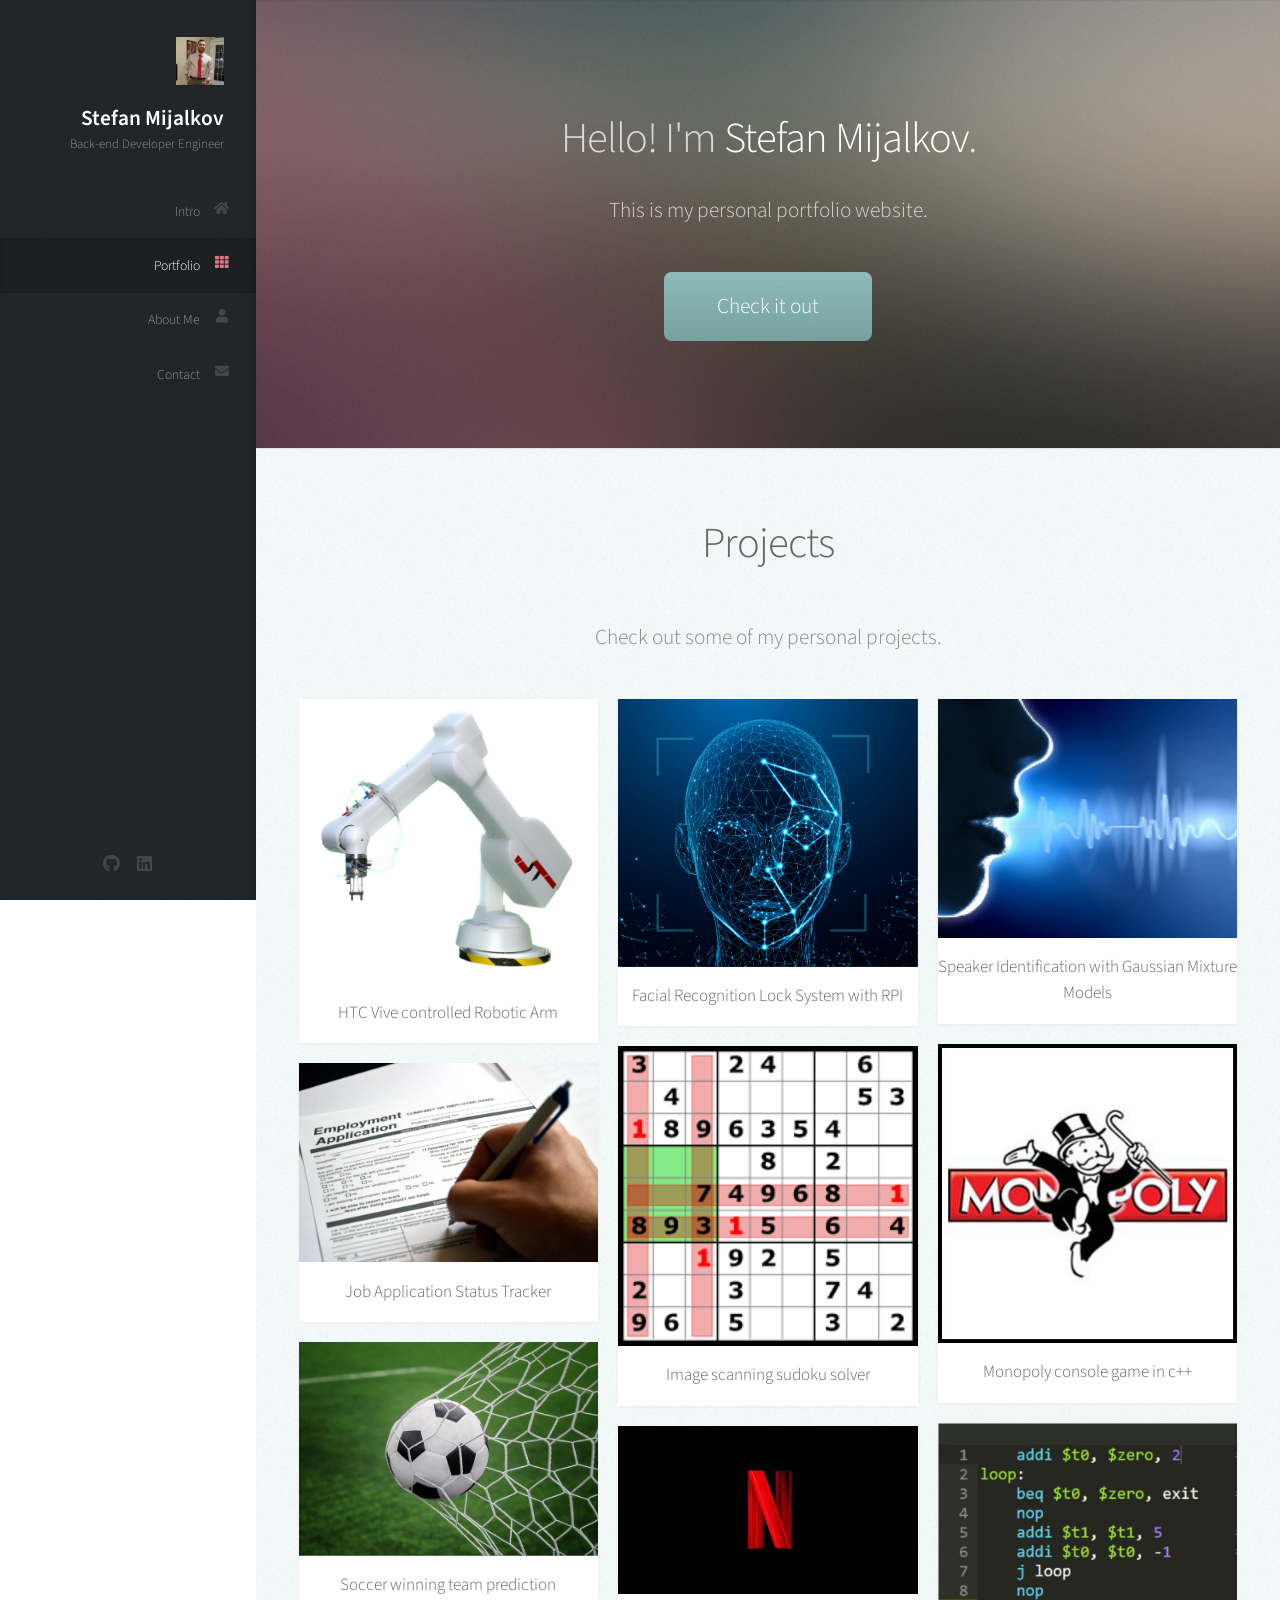
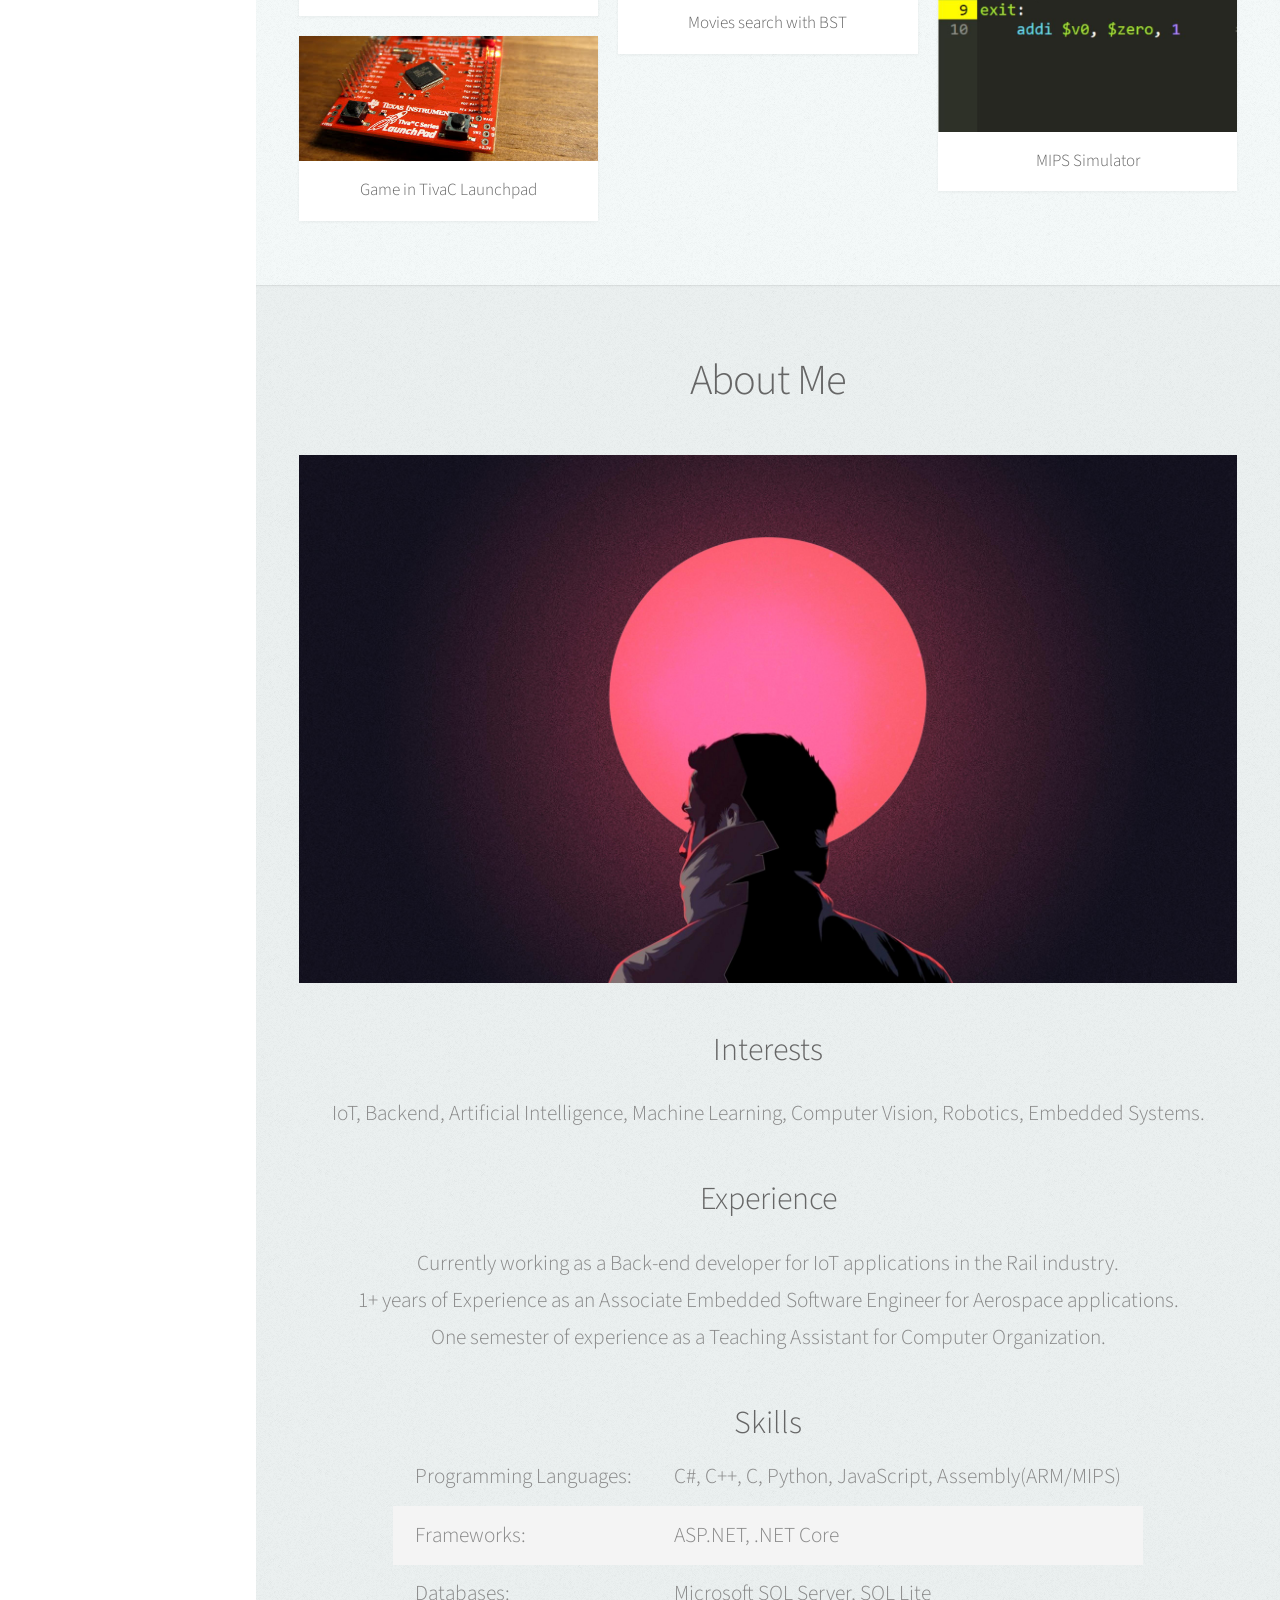
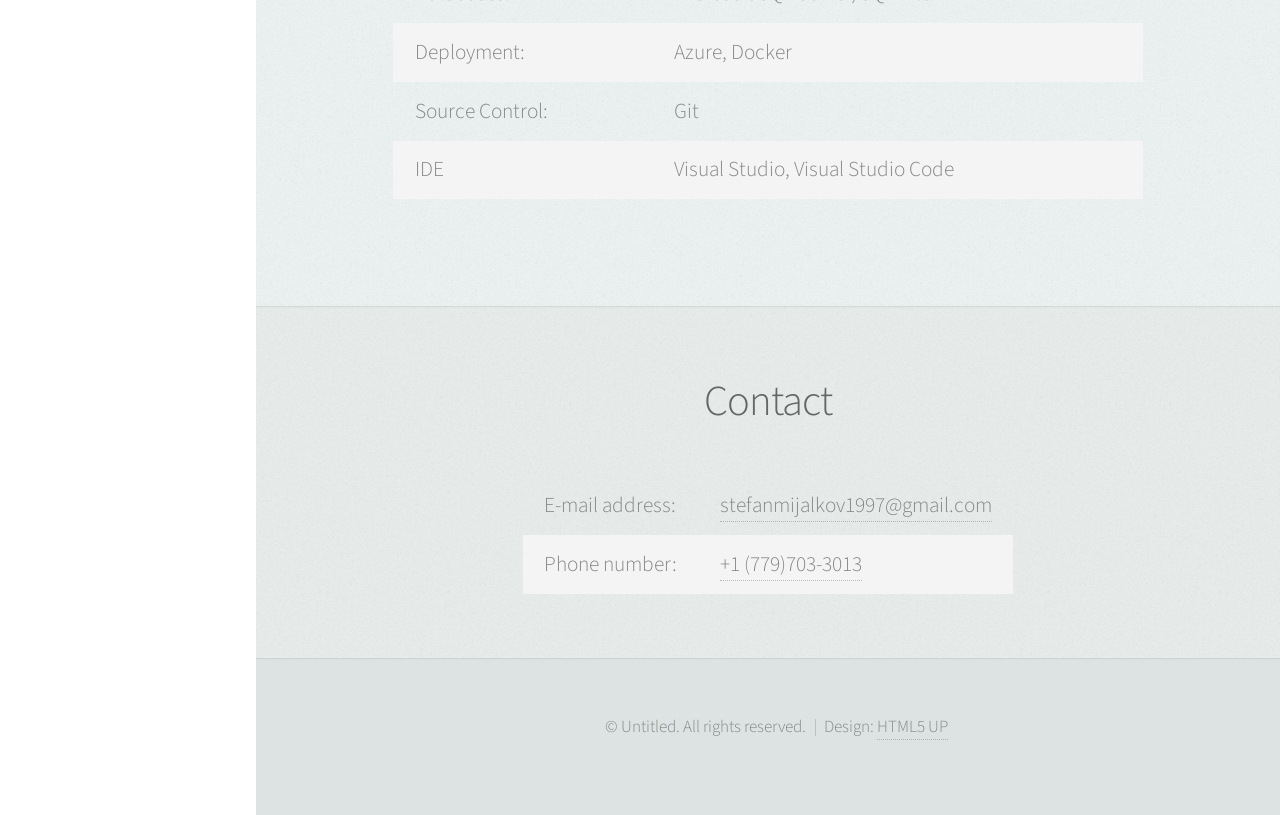
==== commit c9ff7927: "Skill updates" ====
--- a/index.html
+++ b/index.html
@@ -22,7 +22,7 @@
 						<div id="logo">
 							<span class="image avatar48"><img src="images/me3.JPG" alt="" /></span>
 							<h1 id="title">Stefan Mijalkov</h1>
-							<p>Embedded Software Engineer</p>
+							<p>Back-end Developer Engineer</p>
 						</div>
 
 					<!-- Nav -->
@@ -58,7 +58,7 @@
 						<div class="container">
 
 							<header>
-								<h2 class="alt">Hello! I'm <strong>Stefan Mijalkov</strong>.</h2> <h2>Graduated Computer Engineer</h2>
+								<h2 class="alt">Hello! I'm <strong>Stefan Mijalkov</strong>.</h2>
 								<p>This is my personal portfolio website.</p>
 							</header>
 
@@ -164,21 +164,48 @@
 							<header>
 								<h3>Interests</h3>
 								<p>
-									IoT, Artificial Intelligence, Machine Learning, Computer Vision,
-									Robotics, Embedded Systems, Backend.
+									IoT, Backend, Artificial Intelligence, Machine Learning, Computer Vision,
+									Robotics, Embedded Systems.
 								</p>
 							</header>
 							<header>
 								<h3>Experience</h3>
-								<p>Coding since 2015.
-									<p>1+ years of Experience as an Associate Embedded Software Engineer for Aerospace applications. One semester of experience as a Teaching Assistant for Computer Organization. Recently started a new position as a Back-end developer for IoT applications.</p>
+								<p>
+									Currently working as a Back-end developer for IoT applications in the Rail industry.
+									</br>1+ years of Experience as an Associate Embedded Software Engineer for Aerospace applications. 
+									</br>One semester of experience as a Teaching Assistant for Computer Organization. 
 								</p>
 							</header>
 							<header>
-								<h3>Articles</h3>
-								<p>Check out my first Medium article - <a href="https://medium.com/@stefanmijalkov1997/career-choice-computer-science-or-computer-engineering-2bf775c1dd77">Career choice: Computer Science OR Computer Engineering?</a>
-								</p>
-							</header>
+								<h3>Skills</h3>
+									<table border="1" style="display: flex; justify-content: center;">
+										<tr>
+											<td>Programming Languages:</td>
+											<td>C#, C++, C, Python, JavaScript, Assembly(ARM/MIPS)</td>
+										</tr>
+										<tr>
+											<td>Frameworks:</td>
+											<td>ASP.NET, .NET Core</td>
+										</tr>
+										<tr>
+											<td>Databases:</td>
+											<td>Microsoft SQL Server, SQL Lite</td>
+										</tr>
+										<tr>
+											<td>Deployment:</td>
+											<td>Azure, Docker</td>
+										</tr>
+										<tr>
+											<td>Source Control:</td>
+											<td>Git</td>
+										</tr>
+										<tr>
+											<td>IDE</td>
+											<td>Visual Studio, Visual Studio Code</td>
+										</tr>																																	
+										<!-- Add more rows as needed -->
+									  </table>									
+							</header>							
 
 
 						</div>
@@ -186,16 +213,22 @@
 
 				<!-- Contact -->
 					<section id="contact" class="four">
-						<div class="container">
-
-							<header>
-								<h2>Contact</h2>
-							</header>
-							<p>The best way to contact me is by email.</p>
-							<p>E-mail address: stefanmijalkov1997@gmail.com <br/>Phone number: +1(779)-703-3013</p>
-
-
-						</div>
+
+						<header>
+							<h2>Contact</h2>
+						</header>
+						<table border="1" style="display: flex; justify-content: center;">
+							<tr>
+								<td>E-mail address:</td>
+								<td><a href="mailto:stefanmijalkov1997@gmail.com">stefanmijalkov1997@gmail.com</td></a>
+							</tr>
+							<tr>
+								<td>Phone number:</td>
+								<td><a href="tel:+17797033013">+1 (779)703-3013</a></td>
+							</tr>																	
+							<!-- Add more rows as needed -->
+							</table>	
+
 					</section>
 
 			</div>
